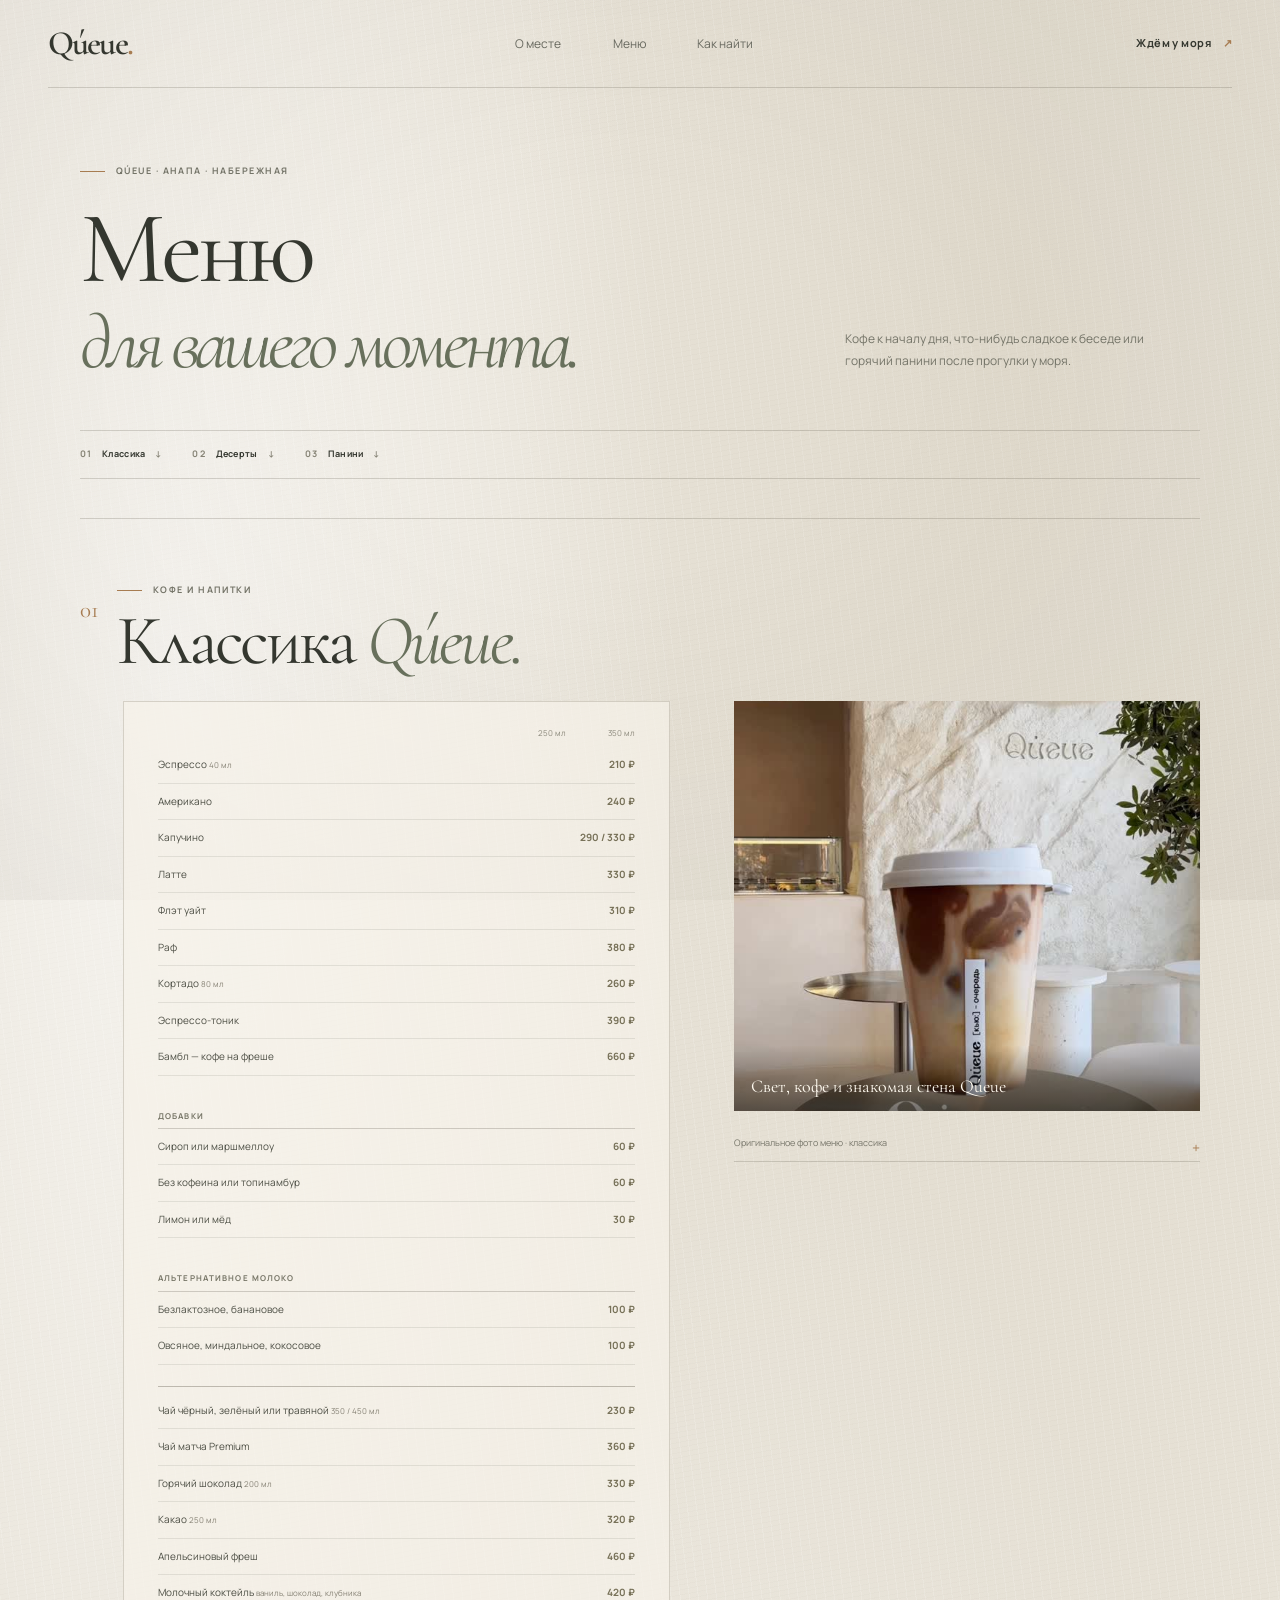
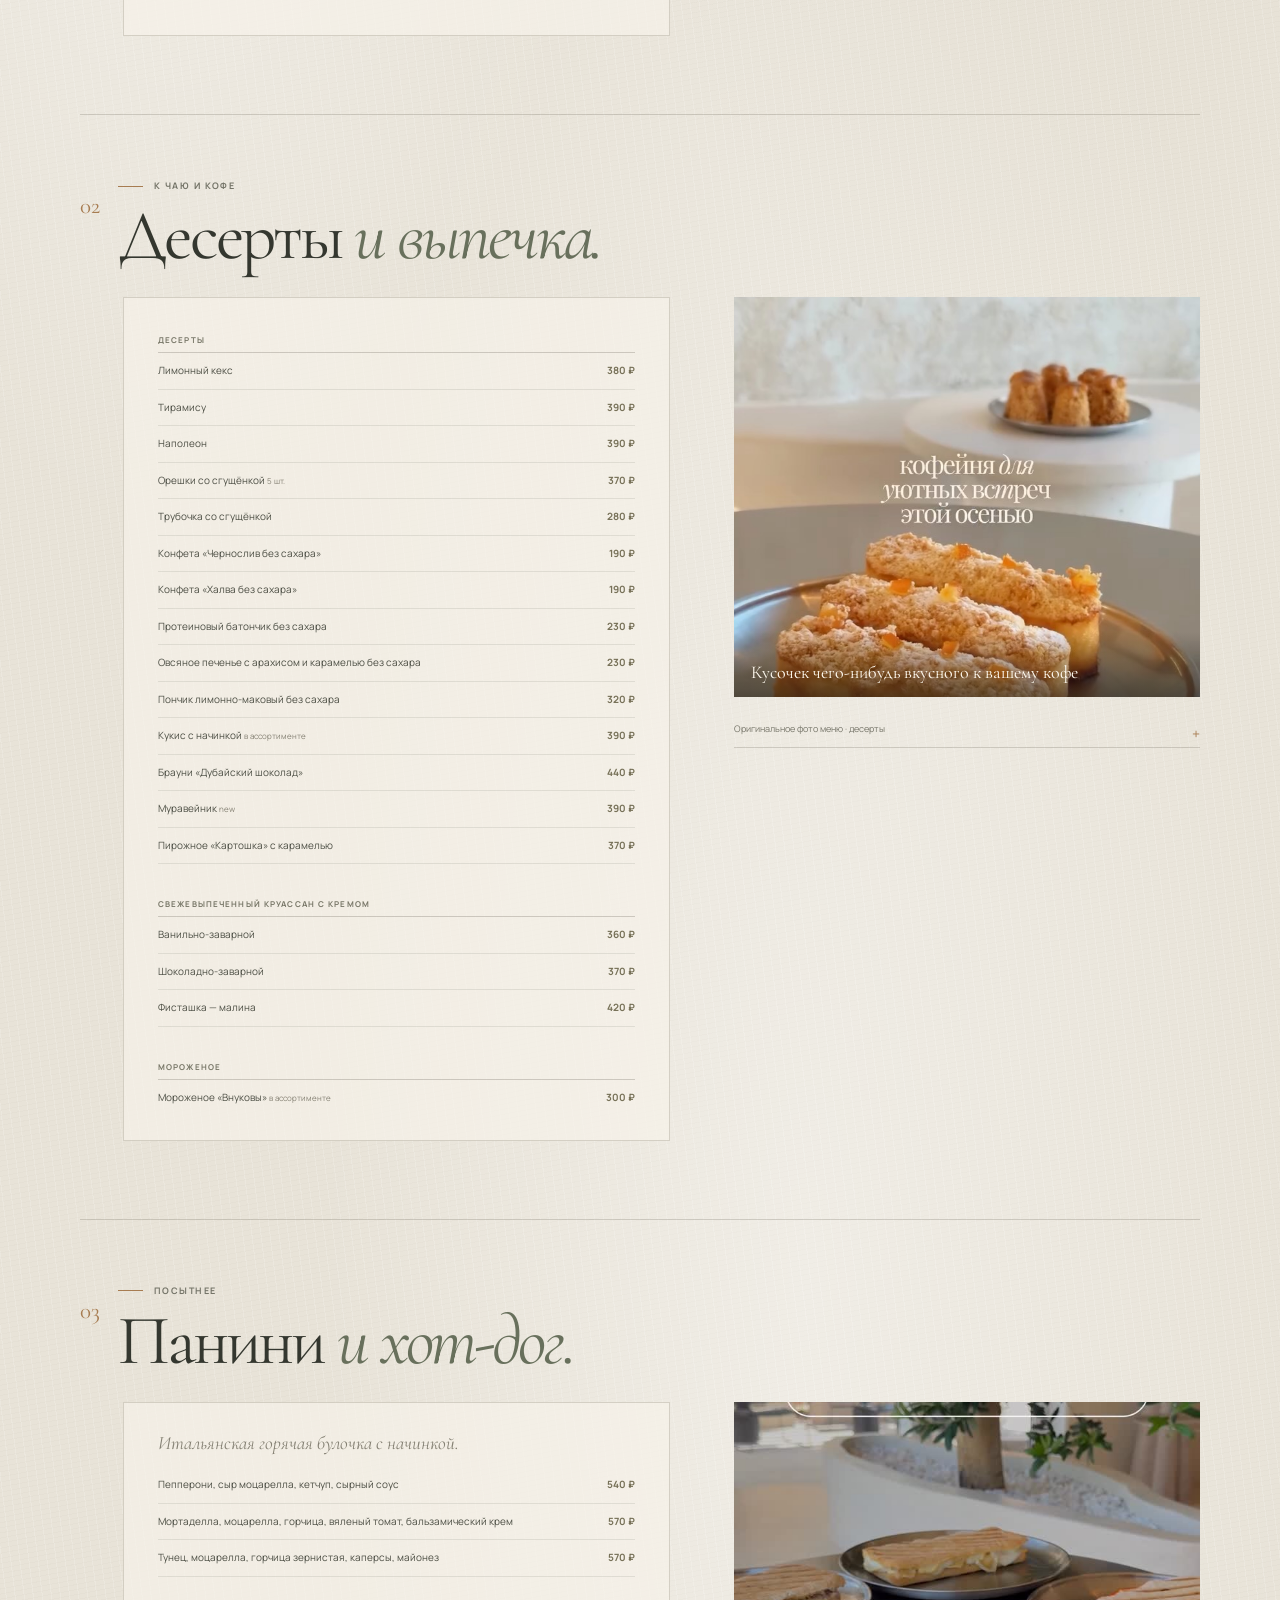
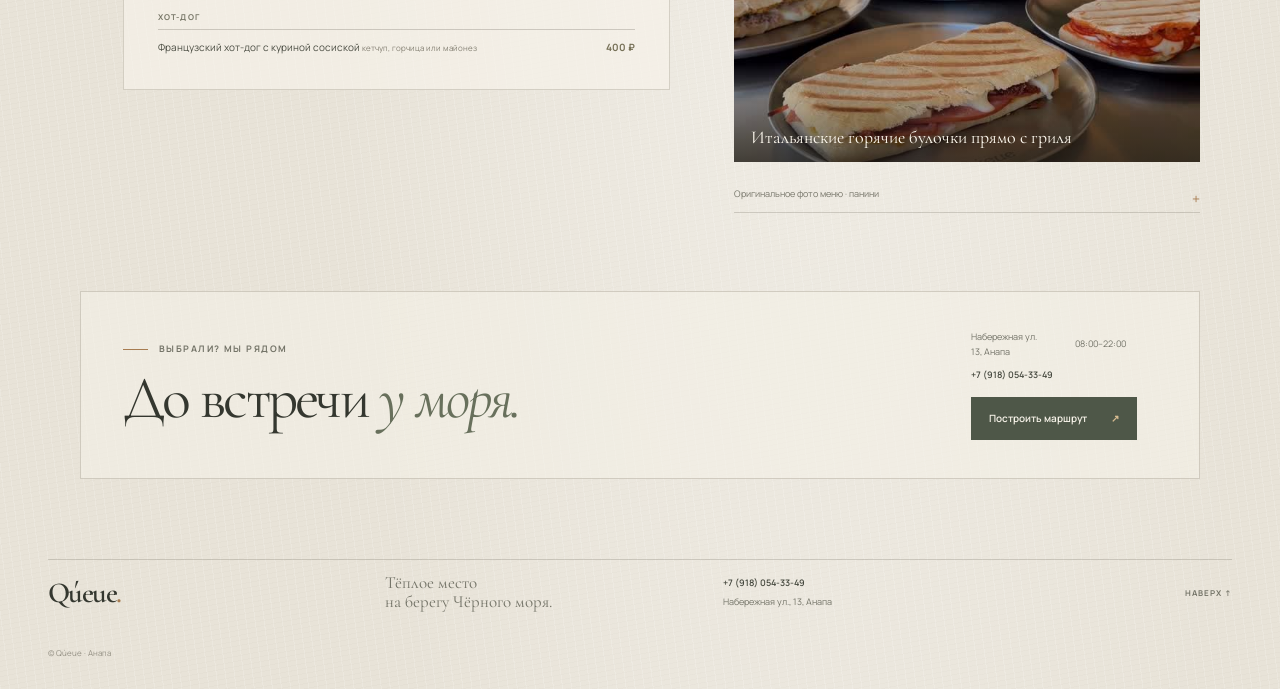
==== menu.html @ 82cc787c "Use text-style external link arrows on mobile Co-authored-by: Copilot <223556219+Copilot@users.norep" ====
<!DOCTYPE html>
<html lang="ru">
<head>
    <meta charset="UTF-8">
    <meta name="viewport" content="width=device-width, initial-scale=1">
    <meta name="theme-color" content="#e9e4d8">
    <meta name="description" content="Меню Qúeue в Анапе: кофе и напитки, десерты, круассаны и панини.">
    <title>Меню — Qúeue, Анапа</title>
    <link rel="preconnect" href="https://fonts.googleapis.com">
    <link rel="preconnect" href="https://fonts.gstatic.com" crossorigin>
    <link href="https://fonts.googleapis.com/css2?family=Cormorant+Garamond:wght@400;500;600&family=Manrope:wght@400;500;600;700&display=swap" rel="stylesheet">
    <link rel="stylesheet" href="styles.css">
    <script src="auth-config.js"></script>
    <script src="script.js" defer></script>
</head>
<body class="menu-page">
    <header class="site-header" id="top">
        <a class="wordmark" href="index.html" data-brand aria-label="Qúeue — главная">Qúeue<span class="wordmark-dot">.</span></a>
        <nav class="main-nav" aria-label="Основная навигация">
            <a href="index.html#about">О месте</a>
            <a href="menu.html" aria-current="page">Меню</a>
            <a href="index.html#visit">Как найти</a>
        </nav>
        <a class="header-cta" href="https://yandex.ru/maps/?rtext=~44.896053%2C37.310012&amp;rtt=auto" target="_blank" rel="noreferrer">Ждём у моря <span aria-hidden="true">↗&#xfe0e;</span></a>
    </header>

    <main>
        <section class="menu-hero section-wrap">
            <p class="eyebrow"><span class="eyebrow-line"></span> QÚEUE · АНАПА · НАБЕРЕЖНАЯ</p>
            <div class="menu-hero-row">
                <h1>Меню<br><em>для вашего момента.</em></h1>
                <p>Кофе к началу дня, что-нибудь сладкое к беседе или горячий панини после прогулки у моря.</p>
            </div>
            <nav class="menu-jump" aria-label="Разделы меню">
                <a href="#classic">01 <span>Классика</span> ↓</a>
                <a href="#desserts">02 <span>Десерты</span> ↓</a>
                <a href="#panini">03 <span>Панини</span> ↓</a>
            </nav>
        </section>

        <section class="menu-category section-wrap" id="classic">
            <div class="menu-category-heading">
                <span class="category-number">01</span>
                <div>
                    <p class="eyebrow"><span class="eyebrow-line"></span> КОФЕ И НАПИТКИ</p>
                    <h2>Классика <em>Qúeue.</em></h2>
                </div>
            </div>
            <div class="menu-category-grid">
                <div class="menu-list-card">
                    <div class="menu-size-heading"><span></span><span>250 мл</span><span>350 мл</span></div>
                    <div class="menu-item"><span>Эспрессо <small>40 мл</small></span><span class="menu-price">210 ₽</span></div>
                    <div class="menu-item"><span>Американо</span><span class="menu-price">240 ₽</span></div>
                    <div class="menu-item"><span>Капучино</span><span class="menu-price">290 / 330 ₽</span></div>
                    <div class="menu-item"><span>Латте</span><span class="menu-price">330 ₽</span></div>
                    <div class="menu-item"><span>Флэт уайт</span><span class="menu-price">310 ₽</span></div>
                    <div class="menu-item"><span>Раф</span><span class="menu-price">380 ₽</span></div>
                    <div class="menu-item"><span>Кортадо <small>80 мл</small></span><span class="menu-price">260 ₽</span></div>
                    <div class="menu-item"><span>Эспрессо-тоник</span><span class="menu-price">390 ₽</span></div>
                    <div class="menu-item"><span>Бамбл — кофе на фреше</span><span class="menu-price">660 ₽</span></div>
                    <div class="menu-subheading">Добавки</div>
                    <div class="menu-item"><span>Сироп или маршмеллоу</span><span class="menu-price">60 ₽</span></div>
                    <div class="menu-item"><span>Без кофеина или топинамбур</span><span class="menu-price">60 ₽</span></div>
                    <div class="menu-item"><span>Лимон или мёд</span><span class="menu-price">30 ₽</span></div>
                    <div class="menu-subheading">Альтернативное молоко</div>
                    <div class="menu-item"><span>Безлактозное, банановое</span><span class="menu-price">100 ₽</span></div>
                    <div class="menu-item"><span>Овсяное, миндальное, кокосовое</span><span class="menu-price">100 ₽</span></div>
                    <div class="menu-divider"></div>
                    <div class="menu-item"><span>Чай чёрный, зелёный или травяной <small>350 / 450 мл</small></span><span class="menu-price">230 ₽</span></div>
                    <div class="menu-item"><span>Чай матча Premium</span><span class="menu-price">360 ₽</span></div>
                    <div class="menu-item"><span>Горячий шоколад <small>200 мл</small></span><span class="menu-price">330 ₽</span></div>
                    <div class="menu-item"><span>Какао <small>250 мл</small></span><span class="menu-price">320 ₽</span></div>
                    <div class="menu-item"><span>Апельсиновый фреш</span><span class="menu-price">460 ₽</span></div>
                    <div class="menu-item"><span>Молочный коктейль <small>ваниль, шоколад, клубника</small></span><span class="menu-price">420 ₽</span></div>
                </div>
                <div class="menu-image-column">
                    <figure class="menu-photo menu-coffee-photo">
                        <img src="assets/coffee-wall.jpg" alt="Кофе Qúeue на фоне каменной стены" loading="lazy">
                        <figcaption>Свет, кофе и знакомая стена Qúeue</figcaption>
                    </figure>
                    <details class="original-menu">
                        <summary>Оригинальное фото меню · классика</summary>
                        <img src="assets/menu-classics.jpg" alt="Оригинальное фото раздела «Классика» с напитками и ценами" loading="lazy">
                    </details>
                </div>
            </div>
        </section>

        <section class="menu-category section-wrap" id="desserts">
            <div class="menu-category-heading">
                <span class="category-number">02</span>
                <div>
                    <p class="eyebrow"><span class="eyebrow-line"></span> К ЧАЮ И КОФЕ</p>
                    <h2>Десерты <em>и выпечка.</em></h2>
                </div>
            </div>
            <div class="menu-category-grid">
                <div class="menu-list-card">
                    <div class="menu-subheading menu-subheading-first">Десерты</div>
                    <div class="menu-item"><span>Лимонный кекс</span><span class="menu-price">380 ₽</span></div>
                    <div class="menu-item"><span>Тирамису</span><span class="menu-price">390 ₽</span></div>
                    <div class="menu-item"><span>Наполеон</span><span class="menu-price">390 ₽</span></div>
                    <div class="menu-item"><span>Орешки со сгущёнкой <small>5 шт.</small></span><span class="menu-price">370 ₽</span></div>
                    <div class="menu-item"><span>Трубочка со сгущёнкой</span><span class="menu-price">280 ₽</span></div>
                    <div class="menu-item"><span>Конфета «Чернослив без сахара»</span><span class="menu-price">190 ₽</span></div>
                    <div class="menu-item"><span>Конфета «Халва без сахара»</span><span class="menu-price">190 ₽</span></div>
                    <div class="menu-item"><span>Протеиновый батончик без сахара</span><span class="menu-price">230 ₽</span></div>
                    <div class="menu-item"><span>Овсяное печенье с арахисом и карамелью без сахара</span><span class="menu-price">230 ₽</span></div>
                    <div class="menu-item"><span>Пончик лимонно-маковый без сахара</span><span class="menu-price">320 ₽</span></div>
                    <div class="menu-item"><span>Кукис с начинкой <small>в ассортименте</small></span><span class="menu-price">390 ₽</span></div>
                    <div class="menu-item"><span>Брауни «Дубайский шоколад»</span><span class="menu-price">440 ₽</span></div>
                    <div class="menu-item"><span>Муравейник <small>new</small></span><span class="menu-price">390 ₽</span></div>
                    <div class="menu-item"><span>Пирожное «Картошка» с карамелью</span><span class="menu-price">370 ₽</span></div>
                    <div class="menu-subheading">Свежевыпеченный круассан с кремом</div>
                    <div class="menu-item"><span>Ванильно-заварной</span><span class="menu-price">360 ₽</span></div>
                    <div class="menu-item"><span>Шоколадно-заварной</span><span class="menu-price">370 ₽</span></div>
                    <div class="menu-item"><span>Фисташка — малина</span><span class="menu-price">420 ₽</span></div>
                    <div class="menu-subheading">Мороженое</div>
                    <div class="menu-item"><span>Мороженое «Внуковы» <small>в ассортименте</small></span><span class="menu-price">300 ₽</span></div>
                </div>
                <div class="menu-image-column">
                    <figure class="menu-photo menu-dessert-photo">
                        <img src="assets/pastries.jpg" alt="Десерты Qúeue на тарелке" loading="lazy">
                        <figcaption>Кусочек чего-нибудь вкусного к вашему кофе</figcaption>
                    </figure>
                    <details class="original-menu">
                        <summary>Оригинальное фото меню · десерты</summary>
                        <img src="assets/menu-desserts.jpg" alt="Оригинальное фото разделов «Десерты», «Круассан» и «Мороженое» с ценами" loading="lazy">
                    </details>
                </div>
            </div>
        </section>

        <section class="menu-category section-wrap" id="panini">
            <div class="menu-category-heading">
                <span class="category-number">03</span>
                <div>
                    <p class="eyebrow"><span class="eyebrow-line"></span> ПОСЫТНЕЕ</p>
                    <h2>Панини <em>и хот-дог.</em></h2>
                </div>
            </div>
            <div class="menu-category-grid">
                <div class="menu-list-card">
                    <p class="menu-intro">Итальянская горячая булочка с начинкой.</p>
                    <div class="menu-item"><span>Пепперони, сыр моцарелла, кетчуп, сырный соус</span><span class="menu-price">540 ₽</span></div>
                    <div class="menu-item"><span>Мортаделла, моцарелла, горчица, вяленый томат, бальзамический крем</span><span class="menu-price">570 ₽</span></div>
                    <div class="menu-item"><span>Тунец, моцарелла, горчица зернистая, каперсы, майонез</span><span class="menu-price">570 ₽</span></div>
                    <div class="menu-subheading">Хот-дог</div>
                    <div class="menu-item"><span>Французский хот-дог с куриной сосиской <small>кетчуп, горчица или майонез</small></span><span class="menu-price">400 ₽</span></div>
                </div>
                <div class="menu-image-column">
                    <figure class="menu-photo menu-panini-photo">
                        <img src="assets/panini.jpg" alt="Римские горячие панини Qúeue с разными начинками" loading="lazy">
                        <figcaption>Итальянские горячие булочки прямо с гриля</figcaption>
                    </figure>
                    <details class="original-menu">
                        <summary>Оригинальное фото меню · панини</summary>
                        <img src="assets/menu-panini.jpg" alt="Оригинальное фото разделов «Панини» и «Хот-дог» с ценами" loading="lazy">
                    </details>
                </div>
            </div>
        </section>

        <section class="menu-visit section-wrap">
            <div>
                <p class="eyebrow"><span class="eyebrow-line"></span> ВЫБРАЛИ? МЫ РЯДОМ</p>
                <h2>До встречи <em>у моря.</em></h2>
            </div>
            <div class="menu-visit-details">
                <p data-address>Набережная ул., 13, Анапа</p>
                <p data-hours>08:00–22:00</p>
                <a data-phone-link href="tel:+79180543349" data-phone>+7 (918) 054-33-49</a>
                <a class="button-link" href="https://yandex.ru/maps/?rtext=~44.896053%2C37.310012&amp;rtt=auto" target="_blank" rel="noreferrer">Построить маршрут <span aria-hidden="true">↗&#xfe0e;</span></a>
            </div>
        </section>
    </main>

    <footer class="site-footer">
        <a class="wordmark footer-wordmark" href="index.html" data-brand>Qúeue<span class="wordmark-dot">.</span></a>
        <p>Тёплое место<br>на берегу Чёрного моря.</p>
        <div class="footer-contact">
            <a data-phone-link href="tel:+79180543349" data-phone>+7 (918) 054-33-49</a>
            <span data-address>Набережная ул., 13, Анапа</span>
        </div>
        <a class="back-top" href="#top">НАВЕРХ ↑</a>
        <span class="footer-copy">© Qúeue · Анапа</span>
    </footer>
</body>
</html>
---- styles.css ----
:root {
    color-scheme: light;
    --ink: #34372f;
    --muted: #77786d;
    --olive: #68705c;
    --olive-dark: #4e5748;
    --sand: #ddd4c2;
    --paper: #f3efe6;
    --line: rgba(86, 82, 68, 0.22);
    --serif: "Cormorant Garamond", Georgia, serif;
    --sans: "Manrope", "Segoe UI", sans-serif;
}

* { box-sizing: border-box; }
html { scroll-behavior: smooth; }
body {
    margin: 0;
    color: var(--ink);
    background-color: #e8e3d8;
    background-image:
        radial-gradient(ellipse at 14% 18%, rgba(255,255,255,.62), transparent 32%),
        radial-gradient(ellipse at 79% 8%, rgba(183,171,145,.17), transparent 35%),
        radial-gradient(ellipse at 63% 74%, rgba(255,255,255,.36), transparent 43%),
        repeating-linear-gradient(169deg, rgba(102,93,76,.025) 0 1px, transparent 1px 5px),
        repeating-linear-gradient(83deg, rgba(255,255,255,.16) 0 1px, transparent 1px 9px);
    font-family: var(--sans);
    font-size: 14px;
    line-height: 1.65;
    -webkit-font-smoothing: antialiased;
}
body::before {
    position: fixed;
    z-index: -1;
    inset: 0;
    background: radial-gradient(ellipse at 48% 42%, transparent 25%, rgba(100, 91, 73, .055) 100%);
    content: "";
    pointer-events: none;
}
a { color: inherit; text-decoration: none; }
button, input, textarea { font: inherit; }
::selection { color: #fff; background: var(--olive); }

.site-header {
    width: min(1320px, calc(100% - 96px));
    min-height: 88px;
    margin: 0 auto;
    display: flex;
    align-items: center;
    justify-content: space-between;
    border-bottom: 1px solid var(--line);
}
.home-header {
    background: transparent;
}
.wordmark {
    font-family: var(--serif);
    font-size: 34px;
    font-weight: 600;
    letter-spacing: -.055em;
    line-height: 1;
}
.wordmark-dot { color: #a77c51; }
.main-nav { display: flex; gap: clamp(24px, 4vw, 58px); color: #68695f; font-size: 12px; }
.main-nav a, .header-cta, .text-link, .back-top, .admin-back-link { transition: color .2s ease; }
.main-nav a:hover, .text-link:hover, .back-top:hover, .admin-back-link:hover { color: #a77c51; }
.header-cta { padding: 10px 0; font-size: 11px; font-weight: 700; letter-spacing: .04em; }
.header-cta span { padding-left: 9px; color: #a77c51; }

.hero {
    position: relative;
    width: min(1320px, calc(100% - 96px));
    min-height: min(730px, calc(100vh - 88px));
    margin: 0 auto;
    display: grid;
    grid-template-columns: .92fr 1.08fr;
    align-items: center;
    gap: clamp(30px, 7vw, 110px);
    padding: 70px 5.2% 102px;
    background-image:
        linear-gradient(90deg, rgba(237,233,222,.53), rgba(237,233,222,.32) 54%, rgba(237,233,222,.5)),
        var(--wall-image, url("assets/stone-wall.jpg"));
    background-attachment: fixed;
    background-position: center, center 43%;
    background-size: cover;
}
.hero-copy { position: relative; z-index: 1; padding-bottom: 22px; }
.eyebrow {
    display: flex;
    align-items: center;
    gap: 11px;
    margin: 0 0 26px;
    color: #747468;
    font-size: 9px;
    font-weight: 700;
    letter-spacing: .16em;
}
.eyebrow-line { width: 25px; height: 1px; background: #a77c51; }
h1, h2, h3, p { margin-top: 0; }
.hero h1, .admin-title-row h1 {
    margin: 0;
    font-family: var(--serif);
    font-size: clamp(68px, 8.5vw, 118px);
    font-weight: 400;
    letter-spacing: -.055em;
    line-height: .83;
}
h1 em, h2 em { color: var(--olive); font-weight: 400; }
.hero-description {
    max-width: 380px;
    margin: 30px 0 27px;
    color: #6f7067;
    font-size: 13px;
    line-height: 1.9;
}
.text-link { display: inline-flex; gap: 16px; align-items: center; padding-bottom: 5px; border-bottom: 1px solid #8a897c; font-size: 11px; font-weight: 700; }
.text-link span { color: #a77c51; }
.hero-note { display: flex; gap: 12px; align-items: center; margin-top: 63px; color: #7d7b70; font-size: 10px; line-height: 1.6; }
.hero-note strong { color: #4e5148; font-weight: 600; }
.note-mark { color: #a77c51; font-size: 24px; }

.hero-art {
    position: relative;
    min-height: 495px;
    overflow: hidden;
    background: #d6cfbf;
    box-shadow: inset 0 0 0 1px rgba(255,255,255,.35), 0 22px 65px rgba(80, 72, 57, .12);
}
.hero-art img { position: absolute; inset: 0; width: 100%; height: 100%; object-fit: cover; object-position: center 42%; }
.hero-art::before {
    position: absolute;
    z-index: 1;
    inset: 8% 8%;
    border: 1px solid rgba(255,255,255,.48);
    border-bottom: 0;
    content: "";
    pointer-events: none;
}
.hero-frame-line {
    position: absolute;
    z-index: 1;
    bottom: 8%;
    width: 23.5%;
    height: 1px;
    background: rgba(255,255,255,.8);
    pointer-events: none;
}
.hero-frame-line-left { left: 8%; }
.hero-frame-line-right { right: 8%; }
.art-caption { position: absolute; z-index: 2; right: 10%; bottom: 9%; color: #f7f3e9; font-size: 8px; font-weight: 700; letter-spacing: .13em; text-shadow: 0 1px 8px rgba(30,28,22,.55); text-transform: uppercase; }
.hero-bottom { position: absolute; right: 5.2%; bottom: 35px; left: 5.2%; display: flex; align-items: center; gap: 15px; color: #868477; font-size: 9px; letter-spacing: .1em; }
.bottom-rule { width: 50px; height: 1px; background: #aaa28e; }

.section-wrap { width: min(1120px, calc(100% - 96px)); margin: 0 auto; }
.intro { padding-top: 98px; padding-bottom: 112px; border-top: 1px solid var(--line); }
.intro-grid { display: grid; grid-template-columns: 1fr .75fr; gap: 12%; align-items: end; }
.intro h2, .section-heading h2, .visit h2 {
    margin: 0;
    font-family: var(--serif);
    font-size: clamp(48px, 6vw, 76px);
    font-weight: 400;
    letter-spacing: -.045em;
    line-height: .92;
}
.intro-copy { max-width: 400px; padding-bottom: 3px; color: #6f7067; font-size: 12px; line-height: 1.9; }
.intro-copy p { margin-bottom: 13px; }
.signature { display: inline-block; margin-top: 14px; color: #8c765b; font-family: var(--serif); font-size: 22px; font-style: italic; }

.photo-story { padding-top: 78px; padding-bottom: 100px; border-top: 1px solid var(--line); }
.section-heading { display: flex; justify-content: space-between; align-items: end; margin-bottom: 38px; }
.section-heading h2 { font-size: clamp(42px, 5vw, 62px); }
.menu-inline-link { margin: 0 0 7px; white-space: nowrap; }
.photo-grid { display: grid; grid-template-columns: 1.18fr 1fr 1fr 1fr; gap: 13px; }
.photo-tile { position: relative; min-width: 0; margin: 0; overflow: hidden; background: #d8d1c3; }
.photo-tile img { display: block; width: 100%; height: 245px; object-fit: cover; transition: transform .6s ease; }
.photo-tile:hover img { transform: scale(1.035); }
.photo-interior img { object-position: 54% center; }
.photo-coffee img { object-position: center 44%; }
.photo-exterior img { object-position: center 45%; }
.photo-pastries img { object-position: center 52%; }
.photo-tile figcaption { padding: 10px 11px 12px; color: #65665b; font-family: var(--serif); font-size: 16px; line-height: 1.15; }
.photo-menu-button { margin-top: 23px; }
.instagram-link { display: inline-block; margin-left: 18px; color: #79786d; font-size: 9px; transition: color .2s ease; }
.instagram-link span { padding-left: 5px; color: #a77c51; }
.instagram-link:hover { color: #a77c51; }

/* Menu */
.menu-hero { padding-top: 76px; padding-bottom: 39px; }
.menu-hero h1 { margin: 0; font-family: var(--serif); font-size: clamp(66px, 8vw, 104px); font-weight: 400; letter-spacing: -.05em; line-height: .84; }
.menu-hero h1 em { font-size: .73em; }
.menu-hero-row { display: flex; align-items: end; justify-content: space-between; gap: 40px; }
.menu-hero-row > p { max-width: 310px; margin: 0 4% 5px 0; color: #747468; font-size: 12px; line-height: 1.85; }
.menu-jump { display: flex; gap: 30px; margin-top: 53px; padding: 16px 0; border-top: 1px solid var(--line); border-bottom: 1px solid var(--line); }
.menu-jump a { display: flex; gap: 10px; color: #858274; font-size: 9px; font-weight: 700; letter-spacing: .12em; }
.menu-jump a span { color: var(--ink); letter-spacing: .03em; }
.menu-jump a:hover span { color: #a77c51; }
.menu-category { padding: 64px 0 78px; border-top: 1px solid var(--line); scroll-margin-top: 24px; }
.menu-category-heading { display: flex; align-items: flex-start; gap: 18px; margin-bottom: 27px; }
.category-number { padding-top: 9px; color: #a77c51; font-family: var(--serif); font-size: 23px; }
.menu-category-heading .eyebrow { margin-bottom: 10px; }
.menu-category-heading h2, .menu-visit h2 { margin: 0; font-family: var(--serif); font-size: clamp(48px, 6vw, 70px); font-weight: 400; letter-spacing: -.045em; line-height: .95; }
.menu-category-grid { display: grid; grid-template-columns: 1.08fr .92fr; gap: clamp(25px, 5vw, 64px); align-items: start; padding-left: 43px; }
.menu-list-card { padding: 24px clamp(19px, 3vw, 34px); border: 1px solid rgba(112,104,84,.24); background: rgba(246,242,233,.69); }
.menu-size-heading { display: grid; grid-template-columns: 1fr 62px 62px; gap: 7px; padding-bottom: 8px; color: #8a877a; font-size: 8px; text-align: right; }
.menu-item { display: grid; grid-template-columns: minmax(0, 1fr) auto; gap: 14px; align-items: baseline; padding: 10px 0; border-bottom: 1px solid rgba(86,82,68,.12); color: #4c4e44; font-size: 10px; line-height: 1.55; }
.menu-item:last-child { border-bottom: 0; }
.menu-item small { color: #858174; font-size: 8px; }
.menu-price { color: #777158; font-size: 10px; font-weight: 700; white-space: nowrap; }
.menu-subheading { margin-top: 22px; padding: 11px 0 6px; border-bottom: 1px solid rgba(86,82,68,.25); color: #787768; font-size: 8px; font-weight: 700; letter-spacing: .14em; text-transform: uppercase; }
.menu-subheading-first { margin-top: 0; }
.menu-divider { height: 1px; margin: 21px 0 6px; background: rgba(86,82,68,.35); }
.menu-intro { margin: 0 0 9px; color: #858174; font-family: var(--serif); font-size: 19px; font-style: italic; }
.menu-image-column { display: flex; flex-direction: column; gap: 15px; }
.menu-photo { position: relative; margin: 0; overflow: hidden; background: #ddd4c2; }
.menu-photo img { display: block; width: 100%; max-height: 510px; object-fit: cover; }
.menu-coffee-photo img { height: 410px; object-position: center 43%; }
.menu-dessert-photo img { height: 400px; object-position: center 55%; }
.menu-panini-photo img { height: 360px; object-position: center; }
.menu-photo figcaption { position: absolute; right: 0; bottom: 0; left: 0; padding: 31px 17px 14px; background: linear-gradient(transparent, rgba(37,34,27,.64)); color: #fffaf0; font-family: var(--serif); font-size: 18px; line-height: 1.1; }
.original-menu { border-bottom: 1px solid var(--line); color: #77766a; font-size: 9px; }
.original-menu summary { padding: 10px 0; cursor: pointer; list-style: none; }
.original-menu summary::-webkit-details-marker { display: none; }
.original-menu summary::after { float: right; color: #a77c51; content: "+"; font-size: 14px; }
.original-menu[open] summary::after { content: "−"; }
.original-menu img { display: block; width: 100%; height: auto; margin-bottom: 12px; border: 1px solid rgba(112,104,84,.22); }
.menu-visit { display: flex; justify-content: space-between; align-items: center; gap: 30px; margin-bottom: 80px; padding: 38px 42px; border: 1px solid rgba(112,104,84,.25); background: rgba(244,240,231,.61); }
.menu-visit .eyebrow { margin-bottom: 13px; }
.menu-visit h2 { font-size: clamp(43px, 5vw, 60px); }
.menu-visit-details { display: grid; grid-template-columns: 1fr 1fr; gap: 9px 22px; align-items: center; color: #727267; font-size: 9px; }
.menu-visit-details p { margin: 0; }
.menu-visit-details > a:not(.button-link) { color: #45483e; font-weight: 600; }
.menu-visit-details .button-link { grid-column: 1 / -1; justify-self: start; margin-top: 5px; }

.visit { padding-top: 5px; padding-bottom: 100px; }
.visit-card { display: grid; grid-template-columns: 1fr .75fr; min-height: 385px; background: rgba(244,240,231,.61); border: 1px solid rgba(112,104,84,.25); box-shadow: 0 20px 50px rgba(89,78,58,.07); }
.visit-main { padding: 50px 9%; }
.visit-main .eyebrow { margin-bottom: 20px; }
.visit h2 { font-size: clamp(56px, 6vw, 78px); }
.visit-invitation { max-width: 280px; margin: 20px 0 25px; color: #75756a; font-size: 11px; }
.button-link { display: inline-flex; align-items: center; gap: 24px; padding: 13px 18px; border: 0; background: var(--olive-dark); color: #f7f3e9; cursor: pointer; font-size: 10px; font-weight: 600; transition: background .2s ease; }
.button-link:hover { background: #353d33; }
.button-link span { color: #d7bc91; }
.visit-details { position: relative; display: flex; flex-direction: column; justify-content: center; gap: 23px; padding: 45px 12%; overflow: hidden; background: rgba(217,211,197,.54); }
.detail-block { position: relative; z-index: 1; }
.detail-label { color: #838173; font-size: 8px; font-weight: 700; letter-spacing: .16em; }
.detail-block p, .detail-block a { display: block; margin: 6px 0 0; color: #41443a; font-size: 12px; line-height: 1.6; }
.detail-block a:hover { color: #9a7752; }
.visit-flower { position: absolute; right: -18px; bottom: -76px; color: rgba(126,127,99,.13); font-size: 230px; line-height: 1; }

.site-footer {
    width: min(1320px, calc(100% - 96px));
    min-height: 130px;
    margin: 0 auto;
    display: grid;
    grid-template-columns: 1fr 1fr 1.4fr auto;
    align-items: center;
    gap: 25px;
    border-top: 1px solid var(--line);
    color: #747468;
    font-size: 9px;
}
.footer-wordmark { color: var(--ink); font-size: 29px; }
.site-footer > p { margin: 0; font-family: var(--serif); font-size: 17px; line-height: 1.1; }
.footer-contact { display: flex; flex-direction: column; gap: 4px; }
.footer-contact a { color: #45483e; font-weight: 600; }
.footer-contact a:hover { color: #9a7752; }
.back-top { font-size: 8px; font-weight: 700; letter-spacing: .12em; }
.footer-copy { grid-column: 1 / -1; margin-top: -19px; padding-bottom: 15px; color: #969286; font-size: 8px; }

/* Admin page */
.admin-header-label { display: flex; align-items: center; gap: 9px; color: #737468; font-size: 9px; font-weight: 700; letter-spacing: .13em; }
.status-dot { width: 6px; height: 6px; border-radius: 50%; background: #788365; }
.admin-main { width: min(1120px, calc(100% - 96px)); margin: 0 auto; padding: 74px 0 100px; }
.admin-title-row { display: flex; align-items: end; justify-content: space-between; gap: 50px; margin-bottom: 45px; }
.admin-title-row .eyebrow { margin-bottom: 22px; }
.admin-title-row h1 { font-size: clamp(60px, 7vw, 88px); }
.admin-intro { max-width: 340px; margin: 0 0 5px; color: #737368; font-size: 12px; line-height: 1.85; }
.admin-layout { display: grid; grid-template-columns: 1.2fr .8fr; align-items: start; gap: 24px; }
.editor-card, .preview-card { border: 1px solid rgba(112,104,84,.25); background: rgba(246,242,233,.73); box-shadow: 0 18px 48px rgba(89,78,58,.07); }
.editor-card { padding: 30px clamp(22px, 4vw, 43px) 25px; }
.editor-heading { display: flex; gap: 14px; align-items: flex-start; margin-bottom: 27px; padding-bottom: 20px; border-bottom: 1px solid var(--line); }
.editor-icon { color: #a77c51; font-size: 25px; line-height: 1; }
.editor-heading h2 { margin: 0 0 3px; font-family: var(--serif); font-size: 29px; font-weight: 500; line-height: 1; }
.editor-heading p { margin: 0; color: #838174; font-size: 9px; }
.field-label { display: block; margin: 17px 0 6px; color: #65665b; font-size: 9px; font-weight: 700; letter-spacing: .06em; }
.text-field { width: 100%; min-height: 42px; padding: 10px 12px; border: 1px solid rgba(112,104,84,.25); border-radius: 0; outline: none; background: rgba(255,255,255,.45); color: var(--ink); font-size: 11px; transition: border-color .2s ease, background .2s ease; }
.text-field:focus { border-color: #85896e; background: rgba(255,255,255,.78); }
.text-area { min-height: 82px; resize: vertical; }
.field-pair { display: grid; grid-template-columns: 1fr 1fr; gap: 12px; }
.admin-hint { margin: 8px 0 0; color: #89877b; font-size: 9px; line-height: 1.7; }
.editor-actions { display: flex; align-items: center; gap: 19px; margin-top: 22px; }
.editor-actions .button-link { min-height: 43px; }
.reset-button { padding: 8px 0; border: 0; border-bottom: 1px solid #aaa392; background: transparent; color: #737368; cursor: pointer; font-size: 9px; }
.reset-button:hover { color: #a77c51; }
.form-status { min-height: 18px; margin: 12px 0 0; color: var(--olive-dark); font-size: 10px; }
.form-status[data-error="true"] { color: #9a4f3d; }
.preview-card { position: relative; min-height: 380px; padding: 25px; overflow: hidden; background:
    radial-gradient(ellipse at 82% 17%, rgba(255,255,255,.55), transparent 34%),
    repeating-linear-gradient(157deg, rgba(104,96,79,.06) 0 1px, transparent 1px 8px),
    linear-gradient(145deg, #d6cfbf, #eee9dc 48%, #cfc5b2); }
.preview-card::after { position: absolute; right: -15px; bottom: -40px; width: 180px; height: 180px; border: 1px solid rgba(255,255,255,.5); border-radius: 50%; content: ""; }
.preview-tag, .preview-address { position: relative; z-index: 1; display: block; color: #77766a; font-size: 8px; font-weight: 700; letter-spacing: .12em; }
.preview-logo { position: relative; z-index: 1; display: block; margin-top: 55px; font-family: var(--serif); font-size: 28px; font-weight: 600; }
.preview-rule { position: relative; z-index: 1; display: block; width: 38px; height: 1px; margin: 21px 0 17px; background: #a77c51; }
.preview-card h2 { position: relative; z-index: 1; margin: 0; font-family: var(--serif); font-size: 45px; font-weight: 400; line-height: .9; }
.preview-card > p { position: relative; z-index: 1; max-width: 250px; margin: 15px 0 28px; color: #6f7067; font-size: 10px; line-height: 1.7; }
.preview-address { font-weight: 500; letter-spacing: .04em; }
.local-note { display: flex; gap: 12px; margin-top: 17px; padding: 16px; border: 1px solid var(--line); color: #75756a; font-size: 9px; line-height: 1.75; }
.local-note > span { color: #a77c51; font-size: 19px; }
.local-note p { margin: 0; }
.local-note strong { color: #4b4d43; font-weight: 700; }
.admin-back-link { display: inline-block; margin-top: 20px; color: #737368; font-size: 10px; }
.admin-footer { grid-template-columns: 1fr 1fr 1.4fr auto; }

@media (max-width: 800px) {
    .site-header, .hero, .section-wrap, .site-footer { width: min(100% - 48px, 620px); }
    .site-header { min-height: 72px; }
    .main-nav { gap: 16px; font-size: 10px; }
    .hero { min-height: auto; grid-template-columns: 1fr 1fr; gap: 26px; padding: 65px 0 80px; }
    .hero h1 { font-size: clamp(60px, 10vw, 84px); }
    .hero-art { min-height: 390px; }
    .hero-note { margin-top: 38px; }
    .hero-bottom { right: 0; left: 0; bottom: 28px; }
    .intro-grid { gap: 7%; }
    .photo-grid { gap: 9px; }
    .photo-tile img { height: 210px; }
    .photo-tile figcaption { padding-right: 8px; padding-left: 8px; font-size: 14px; }
    .menu-category-grid { gap: 20px; padding-left: 0; }
    .menu-list-card { padding-right: 18px; padding-left: 18px; }
    .menu-item { gap: 8px; font-size: 9px; }
    .menu-price { font-size: 9px; }
    .menu-visit { padding: 30px 24px; }
    .site-footer { grid-template-columns: 1fr 1fr 1.5fr; }
    .back-top { display: none; }
    .admin-main { width: min(100% - 48px, 620px); }
    .admin-layout { grid-template-columns: 1fr; }
    .preview-card { min-height: 310px; }
    .preview-logo { margin-top: 34px; }
}

@media (max-width: 560px) {
    .site-header, .hero, .section-wrap, .site-footer { width: calc(100% - 36px); }
    .site-header { min-height: 66px; }
    .wordmark { font-size: 29px; }
    .main-nav { display: none; }
    .header-cta { font-size: 9px; }
    .hero { display: flex; flex-direction: column; align-items: stretch; gap: 34px; padding-top: 56px; padding-bottom: 80px; }
    .hero h1 { font-size: clamp(70px, 17vw, 98px); }
    .hero-description { max-width: 320px; margin: 23px 0 20px; }
    .hero-note { margin-top: 30px; }
    .hero-art { min-height: 350px; }
    .hero-bottom { font-size: 8px; }
    .intro { padding-top: 70px; padding-bottom: 72px; }
    .intro-grid { grid-template-columns: 1fr; gap: 22px; }
    .intro h2 { font-size: 58px; }
    .section-heading { display: block; }
    .section-heading h2 { font-size: 48px; }
    .photo-story { padding-top: 65px; padding-bottom: 70px; }
    .menu-inline-link { margin-top: 17px; }
    .photo-grid { grid-template-columns: 1fr 1fr; }
    .photo-tile img { height: 220px; }
    .menu-hero { padding-top: 55px; }
    .menu-hero-row { display: block; }
    .menu-hero h1 { font-size: 68px; }
    .menu-hero-row > p { margin: 21px 0 0; }
    .menu-jump { justify-content: space-between; gap: 8px; margin-top: 34px; }
    .menu-jump a { gap: 5px; font-size: 8px; }
    .menu-category { padding: 49px 0 57px; }
    .menu-category-heading { gap: 11px; }
    .menu-category-heading h2 { font-size: 48px; }
    .menu-category-grid { grid-template-columns: 1fr; gap: 20px; }
    .menu-list-card { padding: 18px 15px; }
    .menu-item { font-size: 10px; }
    .menu-price { font-size: 10px; }
    .menu-image-column { display: grid; grid-template-columns: 1fr; }
    .menu-photo img { max-height: 390px; }
    .menu-coffee-photo img, .menu-dessert-photo img, .menu-panini-photo img { height: 300px; }
    .menu-visit { display: block; margin-bottom: 58px; padding: 27px 20px; }
    .menu-visit h2 { font-size: 45px; }
    .menu-visit-details { margin-top: 22px; }
    .visit { padding-bottom: 65px; }
    .visit-card { grid-template-columns: 1fr; }
    .visit-main { padding: 37px 25px; }
    .visit-details { padding: 30px 25px; }
    .visit h2 { font-size: 65px; }
    .site-footer { grid-template-columns: 1fr 1fr; gap: 20px 12px; padding: 24px 0 0; }
    .site-footer > p { font-size: 15px; }
    .footer-contact { grid-column: 1 / -1; }
    .footer-copy { margin-top: 0; }
    .admin-header-label { display: none; }
    .admin-main { width: calc(100% - 36px); padding-top: 55px; }
    .admin-title-row { display: block; margin-bottom: 30px; }
    .admin-title-row h1 { font-size: 68px; }
    .admin-intro { margin-top: 20px; }
    .editor-card { padding: 23px 18px 19px; }
    .field-pair { grid-template-columns: 1fr; gap: 0; }
    .editor-actions { align-items: flex-start; flex-direction: column; gap: 8px; }
    .preview-card { min-height: 330px; }
    .admin-footer { margin-top: 0; }
}

@media (prefers-reduced-motion: reduce) {
    html { scroll-behavior: auto; }
    *, *::before, *::after { transition-duration: .01ms !important; }
}

/* Visual site editor */
.admin-edit-mode { padding-top: 70px; }
.admin-edit-toolbar {
    position: fixed;
    z-index: 10000;
    top: 10px;
    left: 50%;
    width: min(940px, calc(100% - 32px));
    min-height: 48px;
    padding: 8px 11px 8px 15px;
    display: flex;
    align-items: center;
    gap: 16px;
    transform: translateX(-50%);
    border: 1px solid rgba(112,104,84,.28);
    background: rgba(247,243,234,.97);
    box-shadow: 0 8px 26px rgba(62,56,43,.16);
    backdrop-filter: blur(12px);
}
.admin-toolbar-status { display: flex; align-items: center; gap: 8px; color: #55594b; font-size: 8px; font-weight: 700; letter-spacing: .1em; white-space: nowrap; }
.admin-toolbar-dot { width: 7px; height: 7px; border-radius: 50%; background: #7d865f; box-shadow: 0 0 0 3px rgba(125,134,95,.15); }
.admin-toolbar-hint { flex: 1; color: #858174; font-size: 9px; }
.admin-toolbar-preview, .admin-toolbar-password, .admin-toolbar-exit { min-height: 31px; padding: 0 12px; border: 1px solid rgba(112,104,84,.3); background: transparent; color: #55594b; cursor: pointer; font-size: 9px; white-space: nowrap; }
.admin-toolbar-preview:hover { background: rgba(225,219,205,.6); }
.admin-toolbar-password:hover { border-color: var(--olive-dark); background: rgba(225,219,205,.6); }
.admin-toolbar-exit { border-color: var(--olive-dark); background: var(--olive-dark); color: #f7f3e9; }
.admin-toolbar-exit:hover { background: #353d33; }
.admin-editable { position: relative; }
.admin-edit-mode .admin-editable:is(a, .menu-item > span:first-child, .menu-item > .menu-price, .menu-size-heading > span:not(:empty), .footer-contact > span) {
    display: inline-flex;
    align-items: center;
}
.admin-edit-trigger {
    position: absolute;
    z-index: 9998;
    top: 5px;
    right: 5px;
    width: 32px;
    height: 32px;
    padding: 7px;
    display: inline-flex;
    align-items: center;
    justify-content: center;
    border: 1px solid rgba(255,255,255,.82);
    border-radius: 50%;
    background: #56604d;
    color: #fffaf0;
    cursor: pointer;
    opacity: 0;
    pointer-events: none;
    box-shadow: 0 2px 9px rgba(39,37,29,.28);
    transition: opacity .16s ease, transform .16s ease, background .16s ease;
}
.admin-edit-trigger svg { width: 16px; height: 16px; fill: none; stroke: currentColor; stroke-linecap: round; stroke-linejoin: round; stroke-width: 1.8; }
.admin-editable:hover > .admin-edit-trigger, .admin-editable:focus-within > .admin-edit-trigger, .admin-edit-trigger:focus-visible { opacity: 1; pointer-events: auto; }
.admin-edit-trigger:hover { transform: scale(1.08); background: #343c32; }
.admin-edit-image-trigger { top: 10px; right: 10px; }
.admin-editable:is(a, .wordmark, .header-cta, .text-link, .button-link, .menu-jump a, .back-top) > .admin-edit-trigger {
    top: 50%;
    right: 0;
    transform: translateY(-50%);
}
.admin-edit-dialog {
    width: min(480px, calc(100% - 28px));
    max-width: none;
    max-height: min(90vh, 760px);
    padding: 30px;
    overflow: auto;
    border: 1px solid rgba(112,104,84,.34);
    background:
        radial-gradient(ellipse at 14% 12%, rgba(255,255,255,.68), transparent 40%),
        repeating-linear-gradient(169deg, rgba(102,93,76,.025) 0 1px, transparent 1px 5px),
        #eee9dc;
    color: var(--ink);
    box-shadow: 0 25px 85px rgba(34,32,25,.32);
}
.admin-edit-dialog::backdrop { background: rgba(43,42,36,.48); backdrop-filter: blur(3px); }
.admin-edit-form { position: relative; }
.admin-dialog-close { position: absolute; top: -12px; right: -9px; width: 34px; height: 34px; border: 1px solid var(--line); background: rgba(255,255,255,.4); color: #65665b; cursor: pointer; font-size: 23px; line-height: 1; }
.admin-edit-dialog .eyebrow { margin: 0 35px 13px 0; font-size: 8px; }
.admin-auth-dialog {
    position: fixed;
    top: clamp(76px, 11vh, 122px);
    width: min(440px, calc(100% - 28px));
    max-width: none;
    max-height: calc(100vh - 92px);
    margin: 0 auto auto;
    padding: 29px;
    overflow: auto;
    border: 1px solid rgba(112,104,84,.34);
    background:
        radial-gradient(ellipse at 14% 12%, rgba(255,255,255,.68), transparent 40%),
        repeating-linear-gradient(169deg, rgba(102,93,76,.025) 0 1px, transparent 1px 5px),
        #eee9dc;
    color: var(--ink);
    box-shadow: 0 25px 85px rgba(34,32,25,.32);
}
.admin-auth-dialog::backdrop { background: rgba(43,42,36,.48); backdrop-filter: blur(3px); }
.admin-auth-form { position: relative; }
.admin-auth-form > .eyebrow { margin: 0 0 13px; font-size: 8px; }
.admin-auth-title { margin: 0 0 15px; font-family: var(--serif); font-size: 36px; font-weight: 500; line-height: 1; }
.admin-auth-description { margin: 0 0 14px; color: #77766a; font-size: 10px; line-height: 1.7; }
.admin-auth-label { display: block; margin: 13px 0 6px; color: #65665b; font-size: 9px; font-weight: 700; letter-spacing: .05em; }
.admin-auth-input { width: 100%; min-height: 42px; padding: 10px 12px; border: 1px solid rgba(112,104,84,.28); outline: none; background: rgba(255,255,255,.55); color: var(--ink); font-family: var(--sans); font-size: 12px; }
.admin-auth-input:focus { border-color: #85896e; background: rgba(255,255,255,.8); }
.admin-auth-status { min-height: 17px; margin: 8px 0 10px; color: #96503d; font-size: 9px; line-height: 1.6; }
.admin-auth-status[data-success="true"] { color: var(--olive-dark); }
.admin-auth-form > .button-link { min-height: 40px; }
.admin-password-dialog { z-index: 10001; }
.admin-dialog-title { margin: 0 0 19px; font-family: var(--serif); font-size: 36px; font-weight: 500; line-height: 1; }
.admin-dialog-label { display: block; margin: 15px 0 6px; color: #65665b; font-size: 9px; font-weight: 700; letter-spacing: .05em; }
.admin-dialog-input { width: 100%; min-height: 42px; padding: 10px 12px; border: 1px solid rgba(112,104,84,.28); outline: none; background: rgba(255,255,255,.55); color: var(--ink); font-family: var(--sans); font-size: 11px; }
textarea.admin-dialog-input { min-height: 90px; resize: vertical; }
.admin-dialog-input:focus { border-color: #85896e; background: rgba(255,255,255,.8); }
.admin-dialog-file { width: 100%; color: #6b6b61; font-size: 10px; }
.admin-dialog-note { margin: 14px 0 0; color: #858174; font-size: 9px; line-height: 1.7; }
.admin-dialog-status { min-height: 17px; margin: 8px 0 0; color: #96503d; font-size: 9px; }
.admin-dialog-actions { display: flex; align-items: center; justify-content: space-between; gap: 12px; margin-top: 10px; }
.admin-dialog-reset { padding: 8px 0; border: 0; border-bottom: 1px solid #aaa392; background: transparent; color: #737368; cursor: pointer; font-size: 9px; }
.admin-dialog-actions .button-link { min-height: 40px; }
.admin-edit-mode .site-header { position: relative; }

@media (max-width: 560px) {
    .admin-edit-mode { padding-top: 72px; }
    .admin-edit-toolbar { top: 7px; width: calc(100% - 16px); min-height: 56px; padding: 7px 8px; gap: 7px; flex-wrap: wrap; }
    .admin-toolbar-status { flex: 1; font-size: 7px; letter-spacing: .06em; }
    .admin-toolbar-hint { display: none; }
    .admin-toolbar-preview, .admin-toolbar-password, .admin-toolbar-exit { min-height: 27px; padding: 0 8px; font-size: 8px; }
    .admin-auth-dialog { top: 73px; max-height: calc(100vh - 88px); padding: 25px 20px; }
    .admin-auth-title { font-size: 32px; }
    .admin-edit-trigger { width: 30px; height: 30px; opacity: 1; pointer-events: auto; }
    .admin-edit-text-trigger { opacity: 0 !important; pointer-events: none !important; }
    .admin-edit-dialog { padding: 25px 20px; }
    .admin-dialog-title { font-size: 32px; }
}
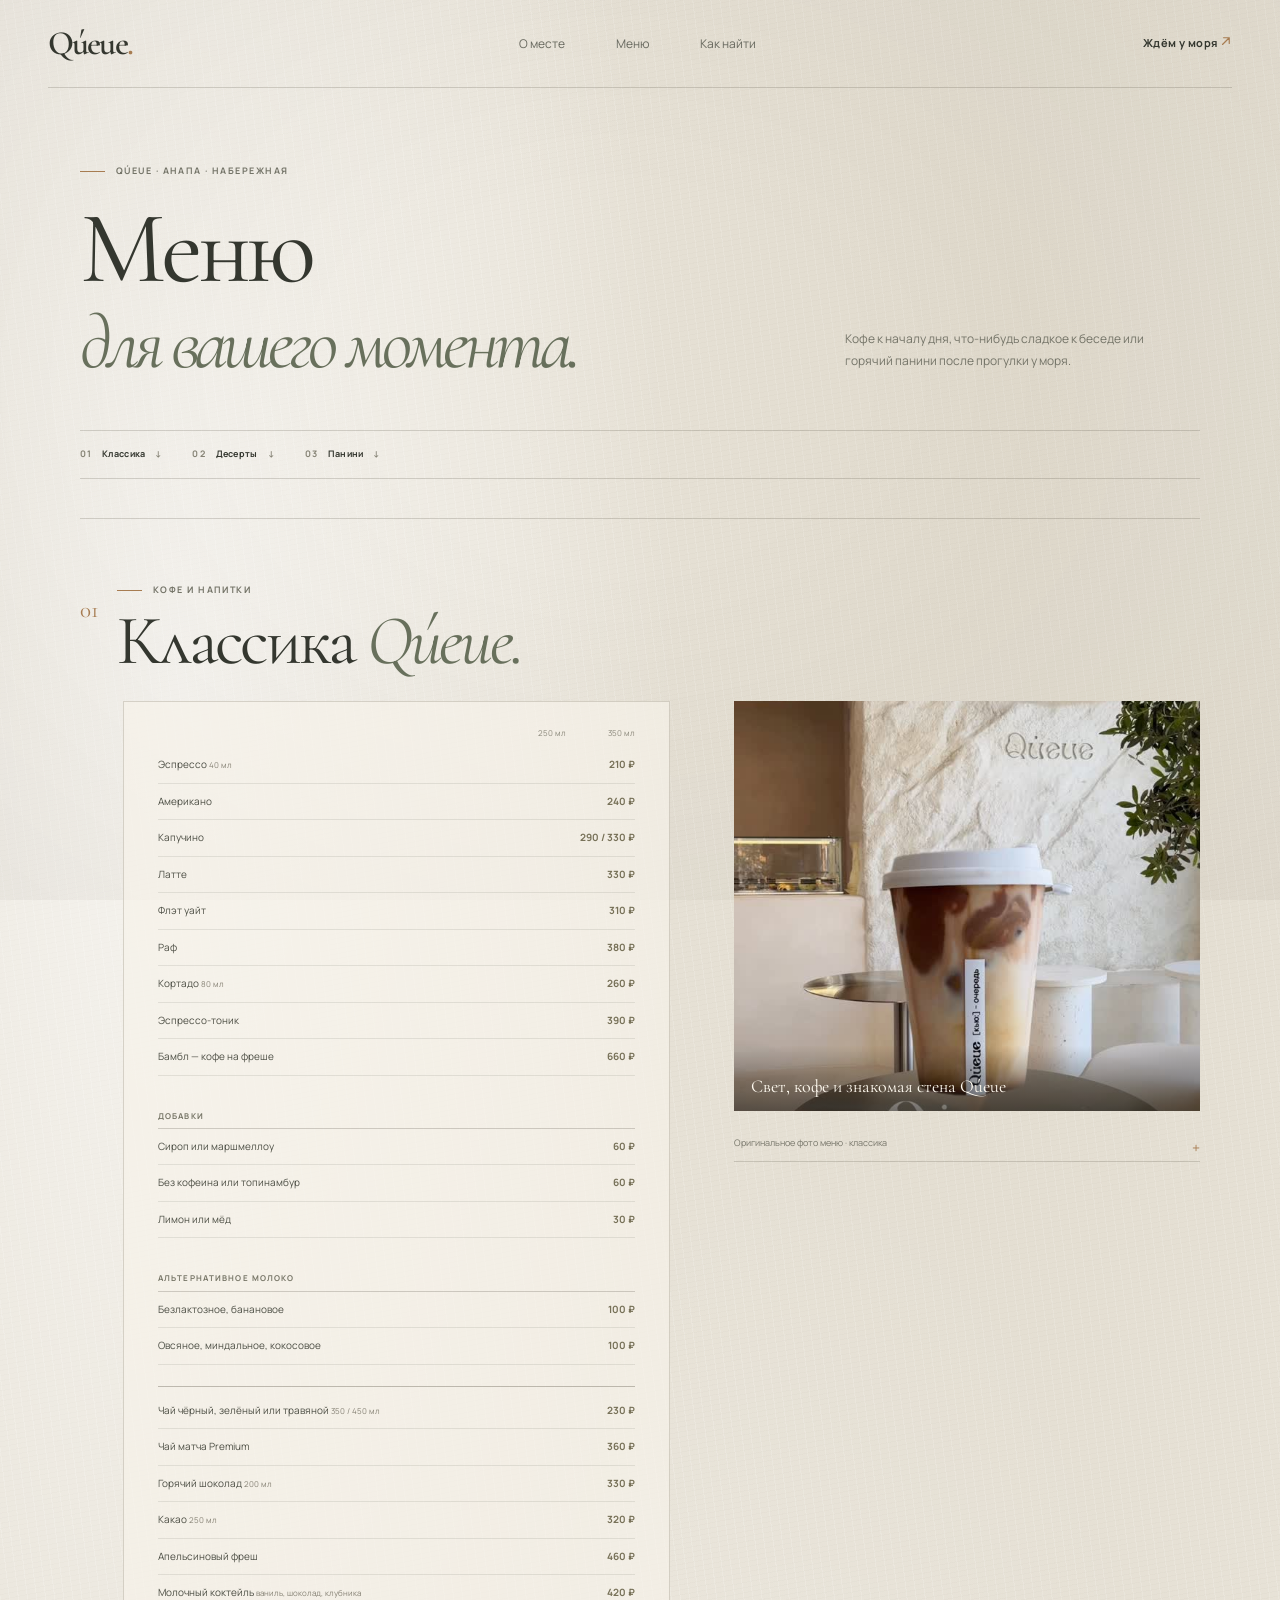
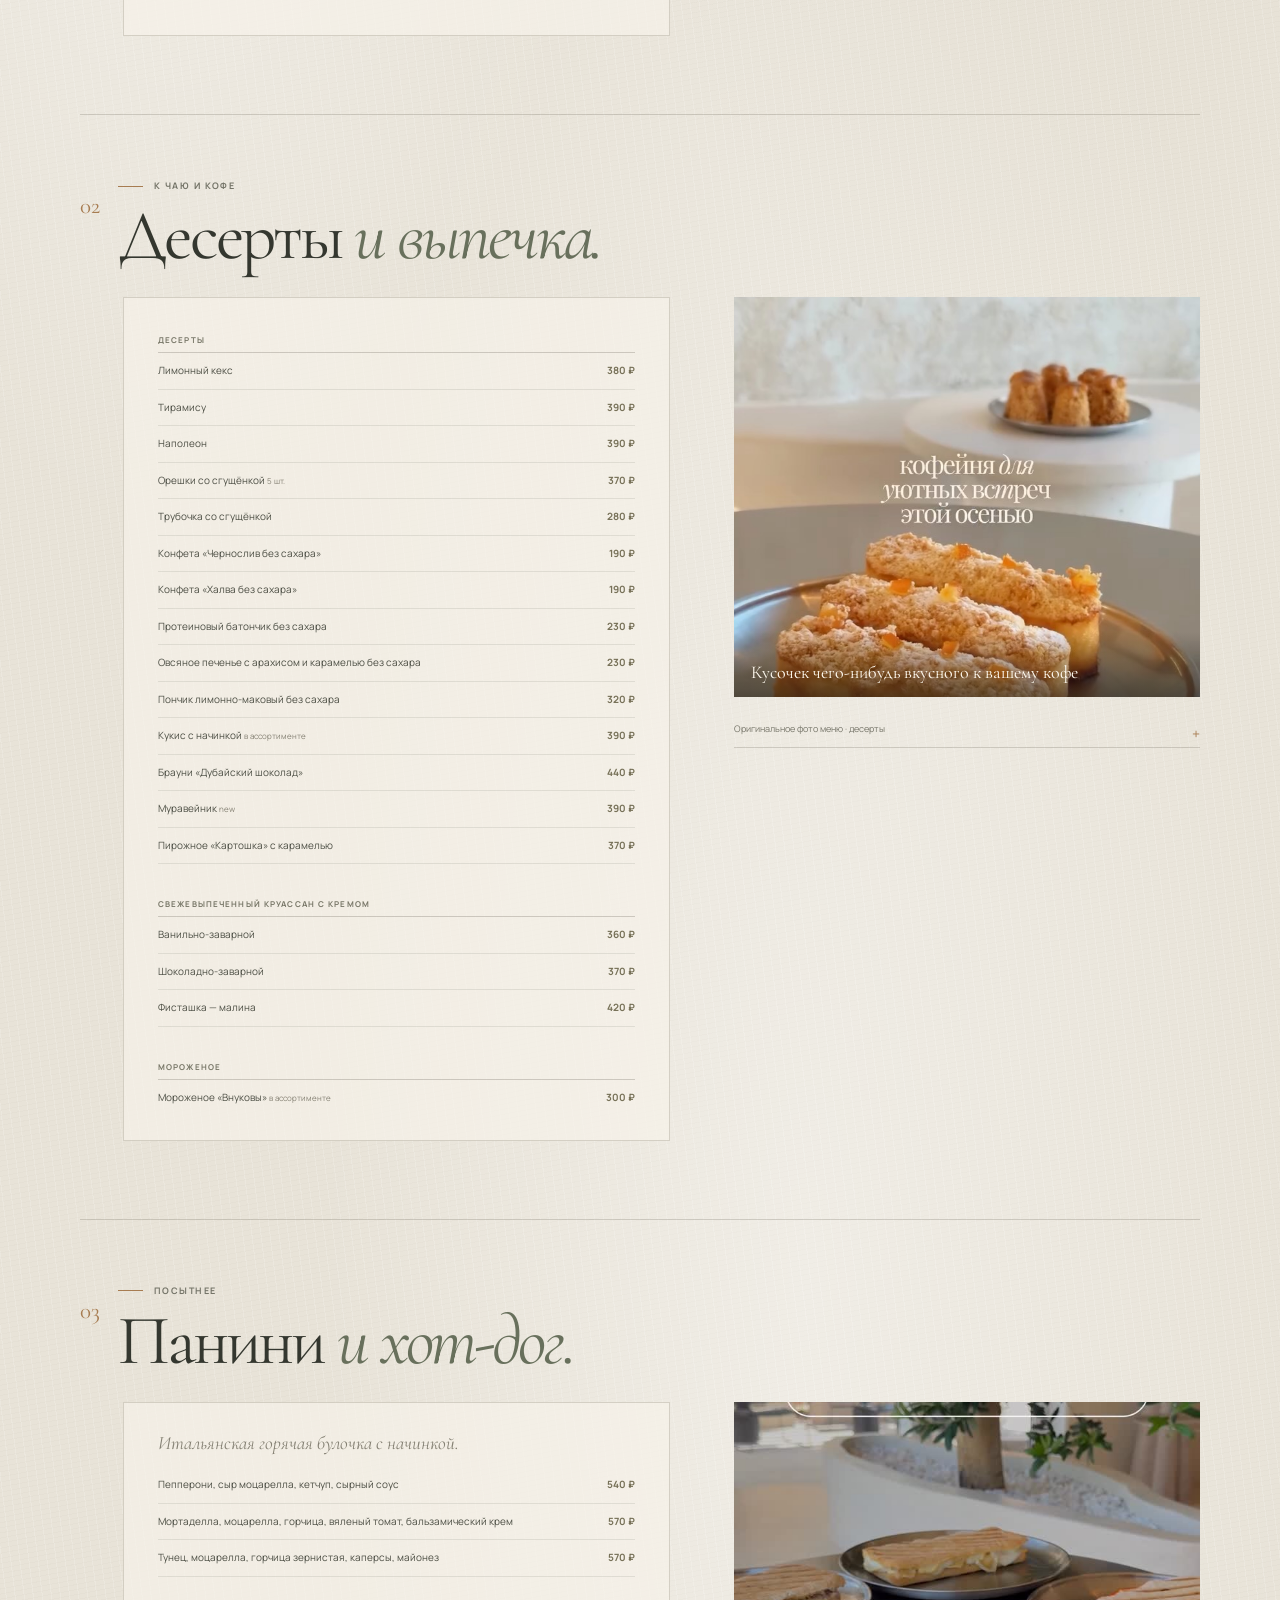
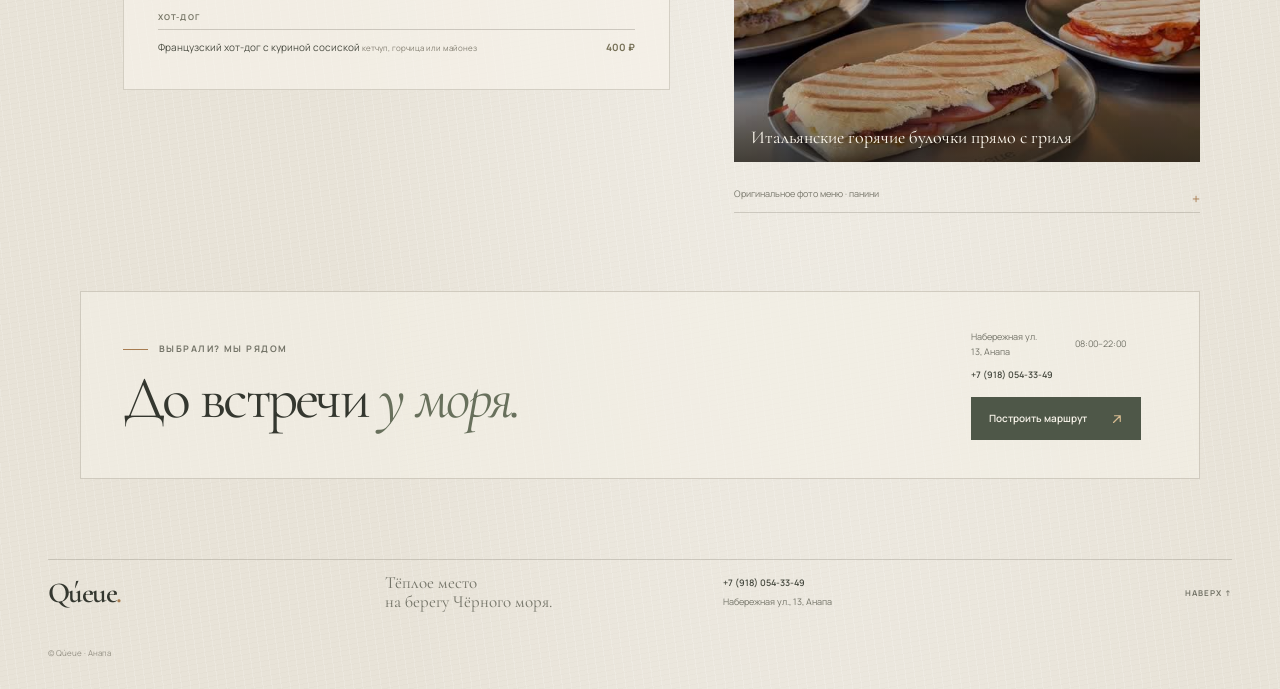
==== commit 9c4c16fa: "Improve mobile layout and image loading Co-authored-by: Copilot <223556219+Copilot@users.noreply.git" ====
--- a/menu.html
+++ b/menu.html
@@ -21,7 +21,7 @@
             <a href="menu.html" aria-current="page">Меню</a>
             <a href="index.html#visit">Как найти</a>
         </nav>
-        <a class="header-cta" href="https://yandex.ru/maps/?rtext=~44.896053%2C37.310012&amp;rtt=auto" target="_blank" rel="noreferrer">Ждём у моря <span aria-hidden="true">↗&#xfe0e;</span></a>
+        <a class="header-cta" href="https://yandex.ru/maps/?rtext=~44.896053%2C37.310012&amp;rtt=auto" target="_blank" rel="noreferrer">Ждём у моря <span class="arrow-icon" aria-hidden="true"><svg viewBox="0 0 12 12"><path d="M2.5 9.5 9.25 2.75M3.5 2.75h5.75V8.5"/></svg></span></a>
     </header>
 
     <main>
@@ -75,12 +75,12 @@
                 </div>
                 <div class="menu-image-column">
                     <figure class="menu-photo menu-coffee-photo">
-                        <img src="assets/coffee-wall.jpg" alt="Кофе Qúeue на фоне каменной стены" loading="lazy">
+                        <img src="assets/coffee-wall.jpg" alt="Кофе Qúeue на фоне каменной стены" loading="eager" decoding="async" fetchpriority="low">
                         <figcaption>Свет, кофе и знакомая стена Qúeue</figcaption>
                     </figure>
                     <details class="original-menu">
                         <summary>Оригинальное фото меню · классика</summary>
-                        <img src="assets/menu-classics.jpg" alt="Оригинальное фото раздела «Классика» с напитками и ценами" loading="lazy">
+                        <img src="assets/menu-classics.jpg" alt="Оригинальное фото раздела «Классика» с напитками и ценами" loading="eager" decoding="async" fetchpriority="low">
                     </details>
                 </div>
             </div>
@@ -120,12 +120,12 @@
                 </div>
                 <div class="menu-image-column">
                     <figure class="menu-photo menu-dessert-photo">
-                        <img src="assets/pastries.jpg" alt="Десерты Qúeue на тарелке" loading="lazy">
+                        <img src="assets/pastries.jpg" alt="Десерты Qúeue на тарелке" loading="eager" decoding="async" fetchpriority="low">
                         <figcaption>Кусочек чего-нибудь вкусного к вашему кофе</figcaption>
                     </figure>
                     <details class="original-menu">
                         <summary>Оригинальное фото меню · десерты</summary>
-                        <img src="assets/menu-desserts.jpg" alt="Оригинальное фото разделов «Десерты», «Круассан» и «Мороженое» с ценами" loading="lazy">
+                        <img src="assets/menu-desserts.jpg" alt="Оригинальное фото разделов «Десерты», «Круассан» и «Мороженое» с ценами" loading="eager" decoding="async" fetchpriority="low">
                     </details>
                 </div>
             </div>
@@ -150,12 +150,12 @@
                 </div>
                 <div class="menu-image-column">
                     <figure class="menu-photo menu-panini-photo">
-                        <img src="assets/panini.jpg" alt="Римские горячие панини Qúeue с разными начинками" loading="lazy">
+                        <img src="assets/panini.jpg" alt="Римские горячие панини Qúeue с разными начинками" loading="eager" decoding="async" fetchpriority="low">
                         <figcaption>Итальянские горячие булочки прямо с гриля</figcaption>
                     </figure>
                     <details class="original-menu">
                         <summary>Оригинальное фото меню · панини</summary>
-                        <img src="assets/menu-panini.jpg" alt="Оригинальное фото разделов «Панини» и «Хот-дог» с ценами" loading="lazy">
+                        <img src="assets/menu-panini.jpg" alt="Оригинальное фото разделов «Панини» и «Хот-дог» с ценами" loading="eager" decoding="async" fetchpriority="low">
                     </details>
                 </div>
             </div>
@@ -170,7 +170,7 @@
                 <p data-address>Набережная ул., 13, Анапа</p>
                 <p data-hours>08:00–22:00</p>
                 <a data-phone-link href="tel:+79180543349" data-phone>+7 (918) 054-33-49</a>
-                <a class="button-link" href="https://yandex.ru/maps/?rtext=~44.896053%2C37.310012&amp;rtt=auto" target="_blank" rel="noreferrer">Построить маршрут <span aria-hidden="true">↗&#xfe0e;</span></a>
+                <a class="button-link" href="https://yandex.ru/maps/?rtext=~44.896053%2C37.310012&amp;rtt=auto" target="_blank" rel="noreferrer">Построить маршрут <span class="arrow-icon" aria-hidden="true"><svg viewBox="0 0 12 12"><path d="M2.5 9.5 9.25 2.75M3.5 2.75h5.75V8.5"/></svg></span></a>
             </div>
         </section>
     </main>
--- a/styles.css
+++ b/styles.css
@@ -65,6 +65,9 @@
 .main-nav a:hover, .text-link:hover, .back-top:hover, .admin-back-link:hover { color: #a77c51; }
 .header-cta { padding: 10px 0; font-size: 11px; font-weight: 700; letter-spacing: .04em; }
 .header-cta span { padding-left: 9px; color: #a77c51; }
+.arrow-icon { display: inline-flex; flex: 0 0 12px; align-items: center; justify-content: center; width: 12px; height: 12px; }
+.arrow-icon svg { display: block; width: 100%; height: 100%; fill: none; stroke: currentColor; stroke-linecap: round; stroke-linejoin: round; stroke-width: 1.15; }
+.header-cta .arrow-icon, .text-link .arrow-icon, .button-link .arrow-icon, .instagram-link .arrow-icon { padding-left: 0; }
 
 .hero {
     position: relative;
@@ -116,7 +119,8 @@
 .text-link span { color: #a77c51; }
 .hero-note { display: flex; gap: 12px; align-items: center; margin-top: 63px; color: #7d7b70; font-size: 10px; line-height: 1.6; }
 .hero-note strong { color: #4e5148; font-weight: 600; }
-.note-mark { color: #a77c51; font-size: 24px; }
+.note-mark { flex: 0 0 18px; width: 18px; height: 18px; color: #a77c51; }
+.note-mark svg, .visit-flower svg { display: block; width: 100%; height: 100%; fill: none; stroke: currentColor; stroke-linecap: round; stroke-linejoin: round; stroke-width: 1.2; }
 
 .hero-art {
     position: relative;
@@ -244,7 +248,7 @@
 .detail-label { color: #838173; font-size: 8px; font-weight: 700; letter-spacing: .16em; }
 .detail-block p, .detail-block a { display: block; margin: 6px 0 0; color: #41443a; font-size: 12px; line-height: 1.6; }
 .detail-block a:hover { color: #9a7752; }
-.visit-flower { position: absolute; right: -18px; bottom: -76px; color: rgba(126,127,99,.13); font-size: 230px; line-height: 1; }
+.visit-flower { position: absolute; right: -18px; bottom: -76px; width: 190px; height: 190px; color: rgba(126,127,99,.2); pointer-events: none; }
 
 .site-footer {
     width: min(1320px, calc(100% - 96px));
@@ -339,16 +343,19 @@
 
 @media (max-width: 560px) {
     .site-header, .hero, .section-wrap, .site-footer { width: calc(100% - 36px); }
-    .site-header { min-height: 66px; }
-    .wordmark { font-size: 29px; }
-    .main-nav { display: none; }
-    .header-cta { font-size: 9px; }
-    .hero { display: flex; flex-direction: column; align-items: stretch; gap: 34px; padding-top: 56px; padding-bottom: 80px; }
-    .hero h1 { font-size: clamp(70px, 17vw, 98px); }
+    .site-header { min-height: 0; padding: 13px 0 9px; display: flex; flex-wrap: wrap; gap: 8px 12px; }
+    .wordmark { order: 1; font-size: 29px; }
+    .main-nav { order: 3; display: flex; flex: 1 0 100%; justify-content: space-between; gap: 8px; width: 100%; margin-top: 1px; padding-top: 8px; border-top: 1px solid var(--line); font-size: 10px; }
+    .main-nav a { min-height: 30px; display: flex; align-items: center; }
+    .header-cta { order: 2; margin-left: auto; padding: 6px 0; font-size: 9px; white-space: nowrap; }
+    .header-cta .arrow-icon { flex-basis: 10px; width: 10px; height: 10px; margin-left: 2px; }
+    .hero { display: flex; flex-direction: column; align-items: stretch; gap: 27px; padding-top: 43px; padding-bottom: 71px; background-attachment: scroll; }
+    .hero h1 { font-size: clamp(66px, 17vw, 82px); }
     .hero-description { max-width: 320px; margin: 23px 0 20px; }
     .hero-note { margin-top: 30px; }
-    .hero-art { min-height: 350px; }
-    .hero-bottom { font-size: 8px; }
+    .hero-art { min-height: 0; height: clamp(260px, 78vw, 320px); }
+    .hero-bottom { bottom: 25px; gap: 9px; font-size: 7px; letter-spacing: .06em; }
+    .bottom-rule { width: 28px; }
     .intro { padding-top: 70px; padding-bottom: 72px; }
     .intro-grid { grid-template-columns: 1fr; gap: 22px; }
     .intro h2 { font-size: 58px; }
@@ -356,32 +363,43 @@
     .section-heading h2 { font-size: 48px; }
     .photo-story { padding-top: 65px; padding-bottom: 70px; }
     .menu-inline-link { margin-top: 17px; }
-    .photo-grid { grid-template-columns: 1fr 1fr; }
-    .photo-tile img { height: 220px; }
+    .photo-grid { grid-template-columns: repeat(2, minmax(0, 1fr)); gap: 10px; }
+    .photo-tile img { height: clamp(140px, 43vw, 178px); }
+    .photo-tile figcaption { min-height: 43px; padding: 9px 9px 10px; font-size: 14px; }
+    .photo-menu-button { width: 100%; justify-content: space-between; margin-top: 18px; }
+    .button-link .arrow-icon { margin-left: 5px; }
+    .instagram-link { display: flex; align-items: center; justify-content: space-between; margin: 14px 0 0; padding: 10px 0; border-bottom: 1px solid var(--line); font-size: 10px; }
     .menu-hero { padding-top: 55px; }
     .menu-hero-row { display: block; }
     .menu-hero h1 { font-size: 68px; }
     .menu-hero-row > p { margin: 21px 0 0; }
-    .menu-jump { justify-content: space-between; gap: 8px; margin-top: 34px; }
-    .menu-jump a { gap: 5px; font-size: 8px; }
-    .menu-category { padding: 49px 0 57px; }
+    .menu-jump { display: grid; grid-template-columns: repeat(3, minmax(0, 1fr)); gap: 4px; margin-top: 30px; padding: 12px 0; }
+    .menu-jump a { justify-content: center; gap: 5px; font-size: 8px; white-space: nowrap; }
+    .menu-jump a span { font-size: 9px; }
+    .menu-category { padding: 42px 0 49px; }
     .menu-category-heading { gap: 11px; }
     .menu-category-heading h2 { font-size: 48px; }
-    .menu-category-grid { grid-template-columns: 1fr; gap: 20px; }
-    .menu-list-card { padding: 18px 15px; }
-    .menu-item { font-size: 10px; }
+    .menu-category-grid { display: flex; flex-direction: column; gap: 16px; }
+    .menu-list-card { padding: 18px 16px; }
+    .menu-item { gap: 10px; padding: 11px 0; font-size: 11px; line-height: 1.6; }
+    .menu-item small { font-size: 9px; }
     .menu-price { font-size: 10px; }
-    .menu-image-column { display: grid; grid-template-columns: 1fr; }
-    .menu-photo img { max-height: 390px; }
-    .menu-coffee-photo img, .menu-dessert-photo img, .menu-panini-photo img { height: 300px; }
+    .menu-image-column { order: -1; display: flex; gap: 10px; width: 100%; }
+    .menu-photo img { max-height: 270px; }
+    .menu-coffee-photo img, .menu-dessert-photo img, .menu-panini-photo img { height: clamp(210px, 68vw, 270px); }
+    .menu-photo figcaption { padding: 28px 14px 12px; font-size: 16px; }
+    .original-menu { font-size: 10px; }
     .menu-visit { display: block; margin-bottom: 58px; padding: 27px 20px; }
     .menu-visit h2 { font-size: 45px; }
     .menu-visit-details { margin-top: 22px; }
+    .menu-visit-details .button-link { width: 100%; justify-content: space-between; }
     .visit { padding-bottom: 65px; }
     .visit-card { grid-template-columns: 1fr; }
     .visit-main { padding: 37px 25px; }
+    .visit-main .button-link { width: 100%; justify-content: space-between; }
     .visit-details { padding: 30px 25px; }
     .visit h2 { font-size: 65px; }
+    .visit-flower { display: none; }
     .site-footer { grid-template-columns: 1fr 1fr; gap: 20px 12px; padding: 24px 0 0; }
     .site-footer > p { font-size: 15px; }
     .footer-contact { grid-column: 1 / -1; }
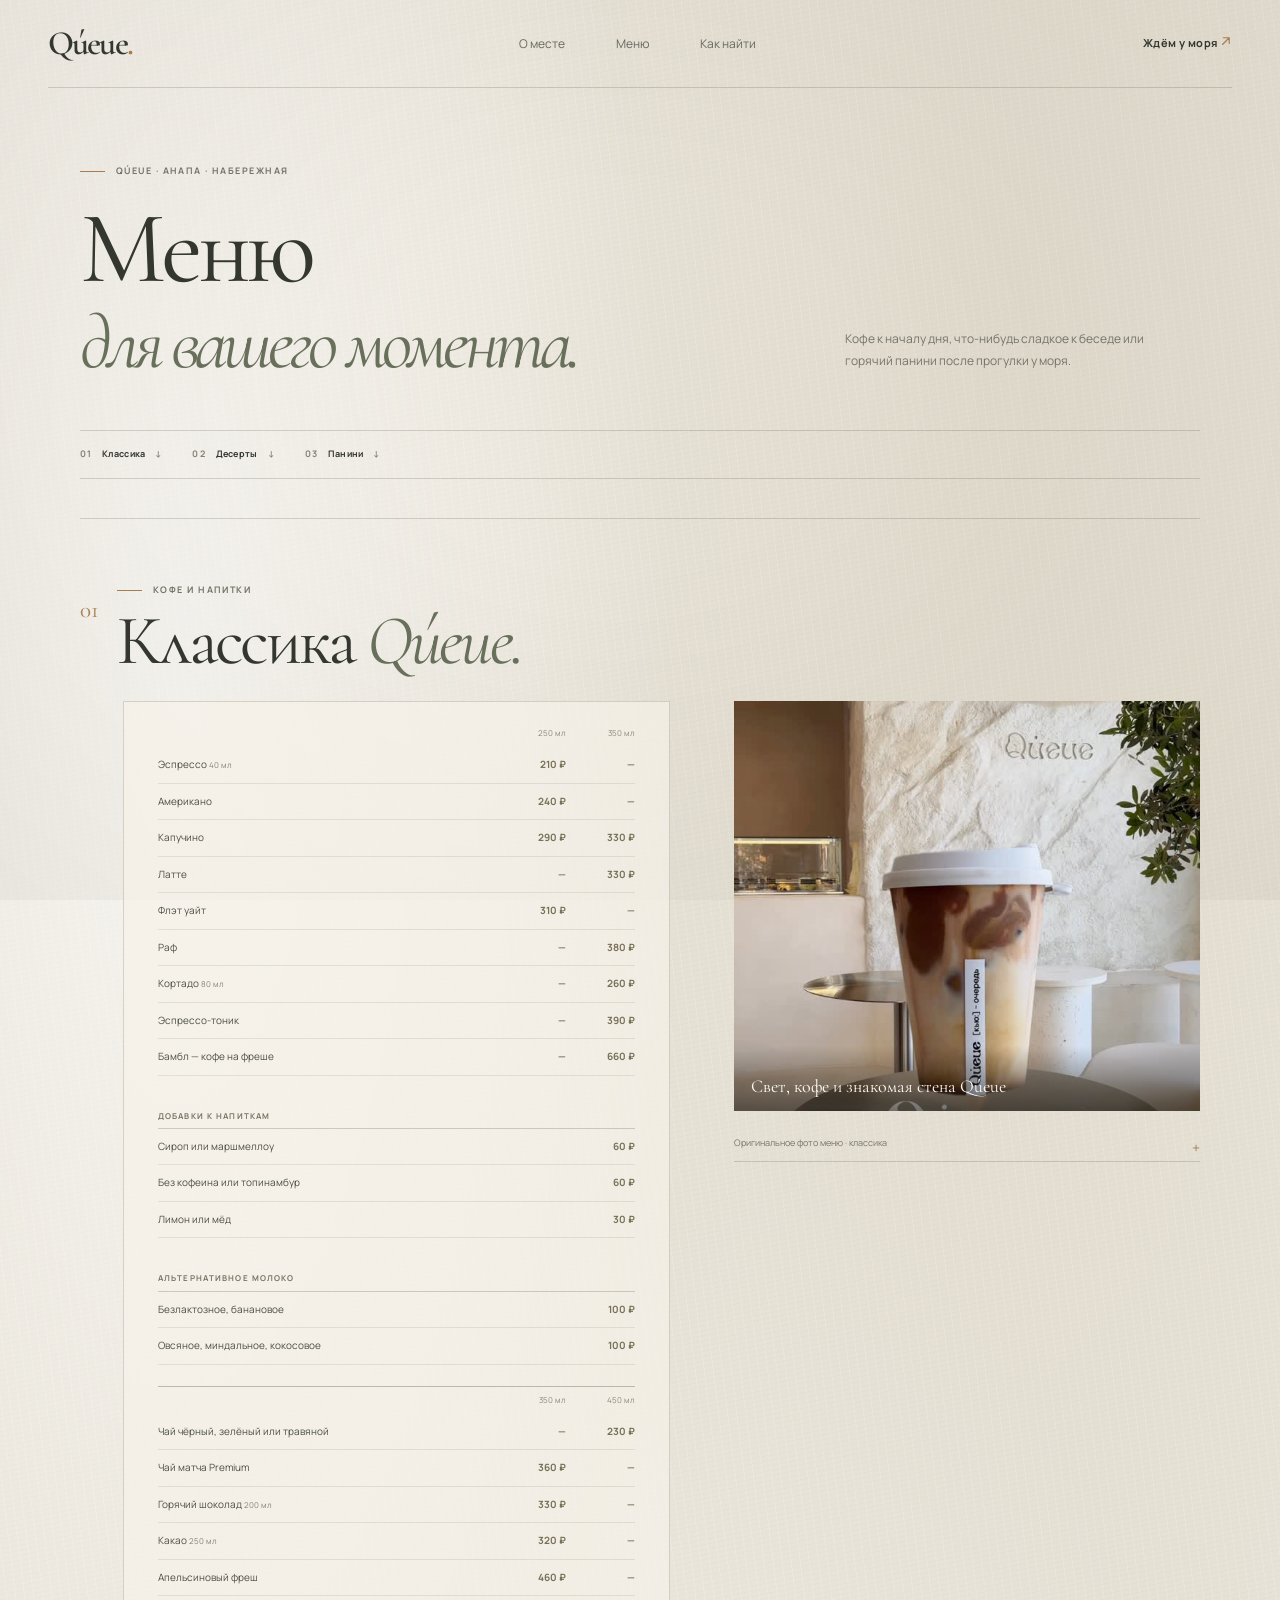
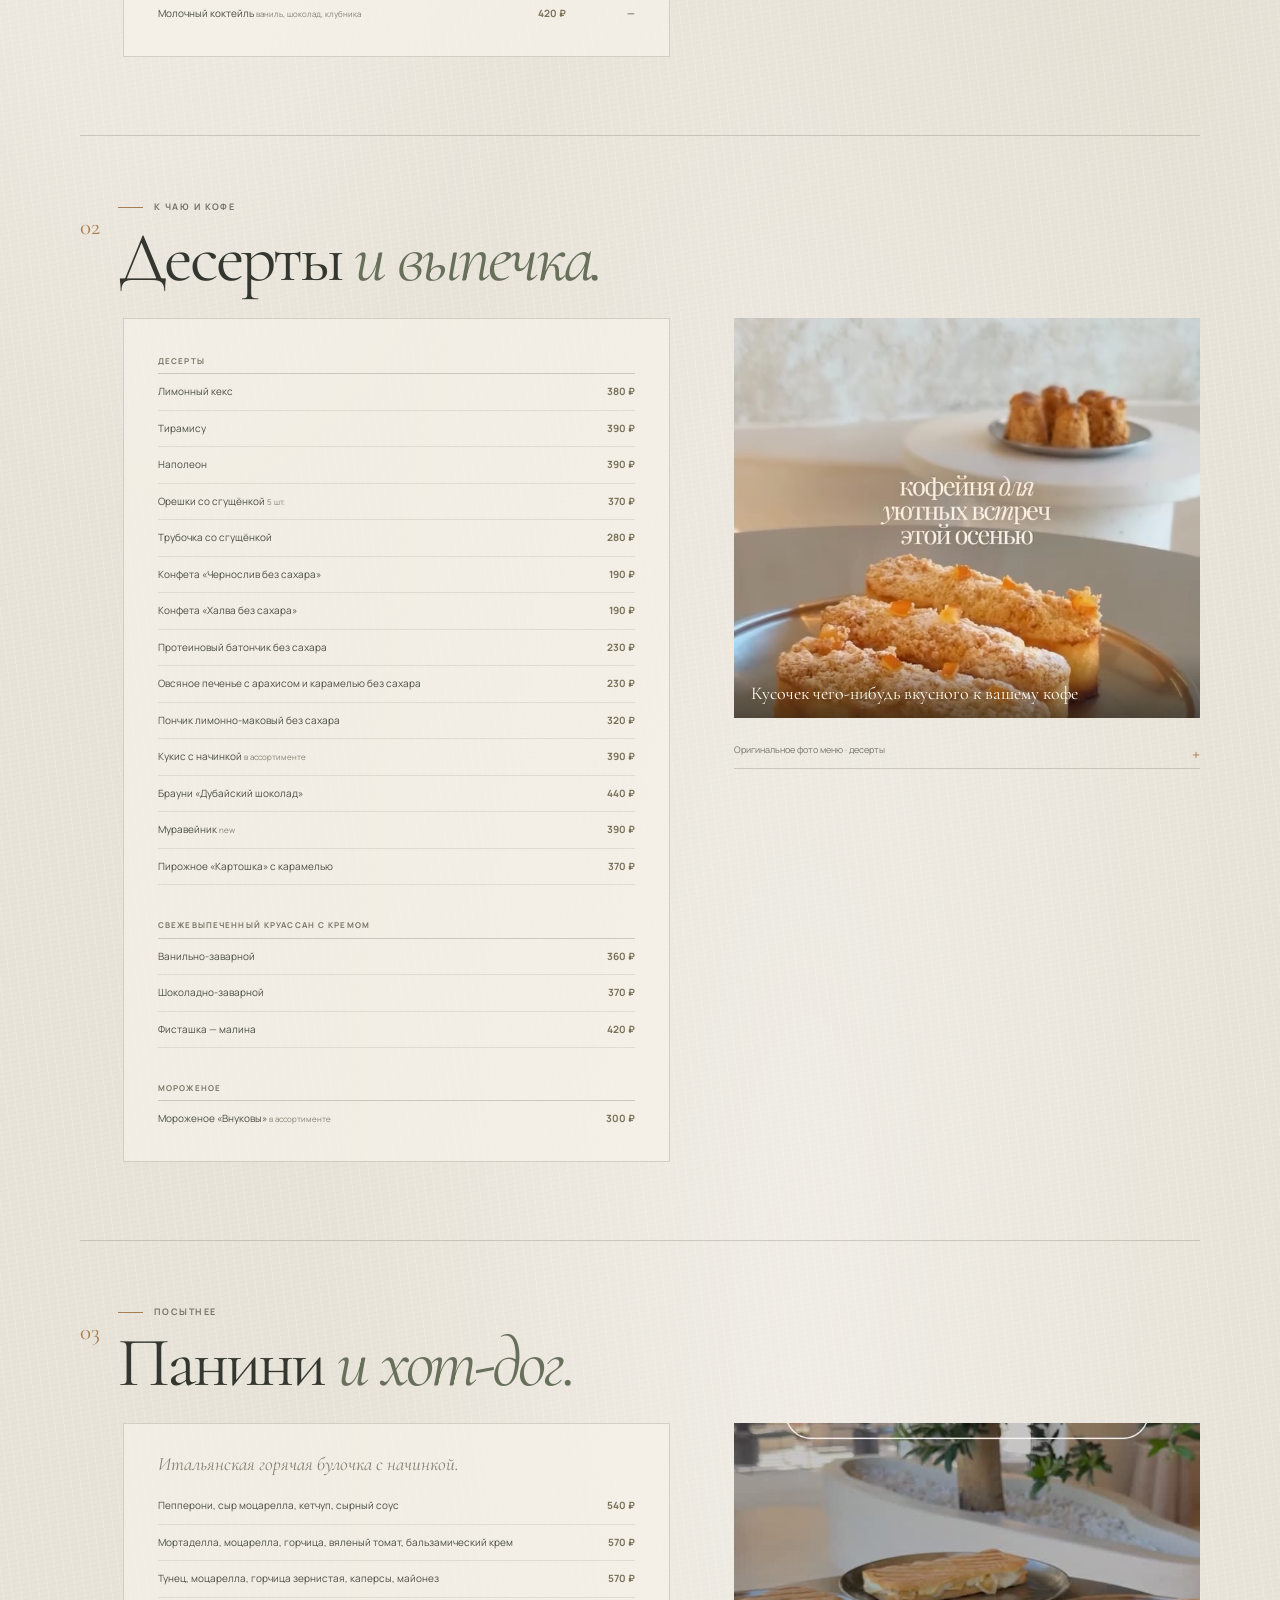
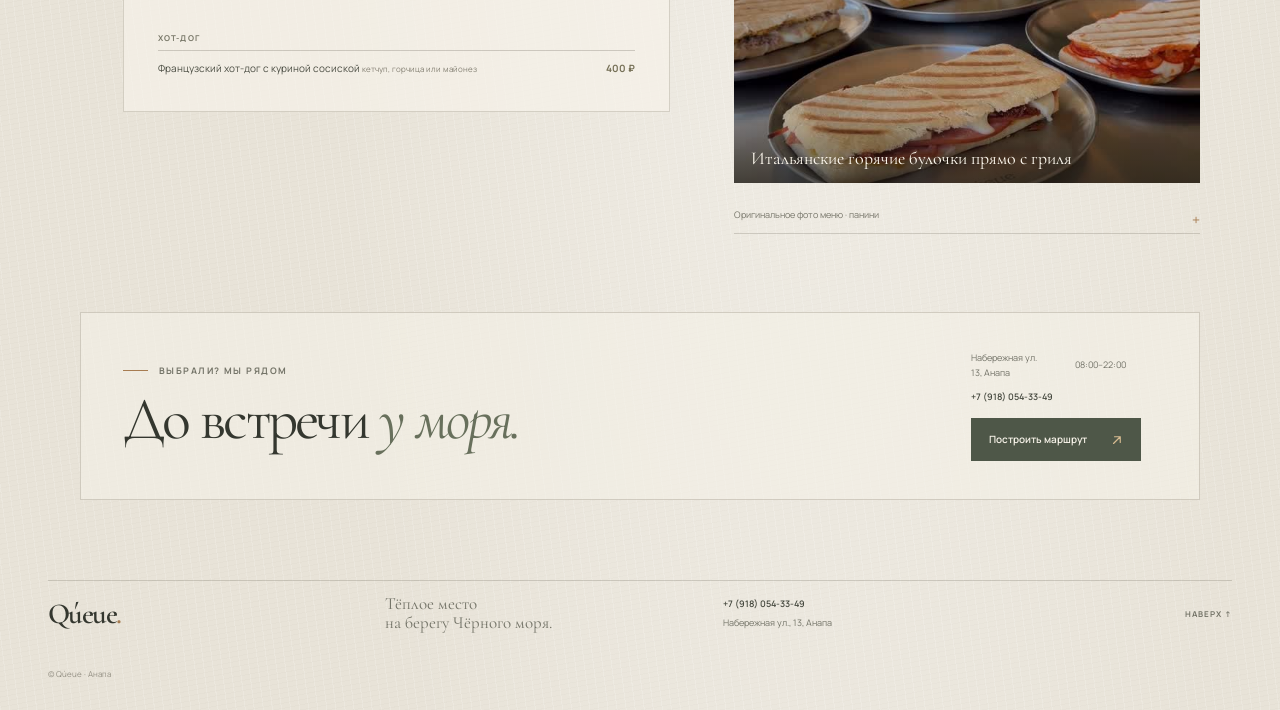
==== commit ce9746f8: "Align classic menu prices by size Co-authored-by: Copilot <223556219+Copilot@users.noreply.github.co" ====
--- a/menu.html
+++ b/menu.html
@@ -4,12 +4,20 @@
     <meta charset="UTF-8">
     <meta name="viewport" content="width=device-width, initial-scale=1">
     <meta name="theme-color" content="#e9e4d8">
-    <meta name="description" content="Меню Qúeue в Анапе: кофе и напитки, десерты, круассаны и панини.">
+    <meta name="description" content="Меню кофейни Qúeue в Анапе: кофе и напитки, десерты, круассаны, панини и хот-доги.">
+    <link rel="canonical" href="https://nexus-lus.github.io/queue-cafe/menu.html">
+    <meta property="og:type" content="website">
+    <meta property="og:locale" content="ru_RU">
+    <meta property="og:site_name" content="Qúeue">
+    <meta property="og:title" content="Меню Qúeue — кофейня в Анапе">
+    <meta property="og:description" content="Кофе, напитки, десерты, круассаны и горячие панини.">
+    <meta property="og:url" content="https://nexus-lus.github.io/queue-cafe/menu.html">
+    <meta property="og:image" content="https://nexus-lus.github.io/queue-cafe/assets/menu-classics.jpg">
     <title>Меню — Qúeue, Анапа</title>
     <link rel="preconnect" href="https://fonts.googleapis.com">
     <link rel="preconnect" href="https://fonts.gstatic.com" crossorigin>
     <link href="https://fonts.googleapis.com/css2?family=Cormorant+Garamond:wght@400;500;600&family=Manrope:wght@400;500;600;700&display=swap" rel="stylesheet">
-    <link rel="stylesheet" href="styles.css">
+    <link rel="stylesheet" href="styles.css?v=classic-sizes">
     <script src="auth-config.js"></script>
     <script src="script.js" defer></script>
 </head>
@@ -49,16 +57,16 @@
             <div class="menu-category-grid">
                 <div class="menu-list-card">
                     <div class="menu-size-heading"><span></span><span>250 мл</span><span>350 мл</span></div>
-                    <div class="menu-item"><span>Эспрессо <small>40 мл</small></span><span class="menu-price">210 ₽</span></div>
-                    <div class="menu-item"><span>Американо</span><span class="menu-price">240 ₽</span></div>
-                    <div class="menu-item"><span>Капучино</span><span class="menu-price">290 / 330 ₽</span></div>
-                    <div class="menu-item"><span>Латте</span><span class="menu-price">330 ₽</span></div>
-                    <div class="menu-item"><span>Флэт уайт</span><span class="menu-price">310 ₽</span></div>
-                    <div class="menu-item"><span>Раф</span><span class="menu-price">380 ₽</span></div>
-                    <div class="menu-item"><span>Кортадо <small>80 мл</small></span><span class="menu-price">260 ₽</span></div>
-                    <div class="menu-item"><span>Эспрессо-тоник</span><span class="menu-price">390 ₽</span></div>
-                    <div class="menu-item"><span>Бамбл — кофе на фреше</span><span class="menu-price">660 ₽</span></div>
-                    <div class="menu-subheading">Добавки</div>
+                    <div class="menu-item menu-size-item"><span>Эспрессо <small>40 мл</small></span><span class="menu-price menu-size-prices"><span class="menu-size-price">210 ₽</span><span class="menu-size-price">—</span></span></div>
+                    <div class="menu-item menu-size-item"><span>Американо</span><span class="menu-price menu-size-prices"><span class="menu-size-price">240 ₽</span><span class="menu-size-price">—</span></span></div>
+                    <div class="menu-item menu-size-item"><span>Капучино</span><span class="menu-price menu-size-prices"><span class="menu-size-price">290 ₽</span><span class="menu-size-price">330 ₽</span></span></div>
+                    <div class="menu-item menu-size-item"><span>Латте</span><span class="menu-price menu-size-prices"><span class="menu-size-price">—</span><span class="menu-size-price">330 ₽</span></span></div>
+                    <div class="menu-item menu-size-item"><span>Флэт уайт</span><span class="menu-price menu-size-prices"><span class="menu-size-price">310 ₽</span><span class="menu-size-price">—</span></span></div>
+                    <div class="menu-item menu-size-item"><span>Раф</span><span class="menu-price menu-size-prices"><span class="menu-size-price">—</span><span class="menu-size-price">380 ₽</span></span></div>
+                    <div class="menu-item menu-size-item"><span>Кортадо <small>80 мл</small></span><span class="menu-price menu-size-prices"><span class="menu-size-price">—</span><span class="menu-size-price">260 ₽</span></span></div>
+                    <div class="menu-item menu-size-item"><span>Эспрессо-тоник</span><span class="menu-price menu-size-prices"><span class="menu-size-price">—</span><span class="menu-size-price">390 ₽</span></span></div>
+                    <div class="menu-item menu-size-item"><span>Бамбл — кофе на фреше</span><span class="menu-price menu-size-prices"><span class="menu-size-price">—</span><span class="menu-size-price">660 ₽</span></span></div>
+                    <div class="menu-subheading">Добавки к напиткам</div>
                     <div class="menu-item"><span>Сироп или маршмеллоу</span><span class="menu-price">60 ₽</span></div>
                     <div class="menu-item"><span>Без кофеина или топинамбур</span><span class="menu-price">60 ₽</span></div>
                     <div class="menu-item"><span>Лимон или мёд</span><span class="menu-price">30 ₽</span></div>
@@ -66,12 +74,13 @@
                     <div class="menu-item"><span>Безлактозное, банановое</span><span class="menu-price">100 ₽</span></div>
                     <div class="menu-item"><span>Овсяное, миндальное, кокосовое</span><span class="menu-price">100 ₽</span></div>
                     <div class="menu-divider"></div>
-                    <div class="menu-item"><span>Чай чёрный, зелёный или травяной <small>350 / 450 мл</small></span><span class="menu-price">230 ₽</span></div>
-                    <div class="menu-item"><span>Чай матча Premium</span><span class="menu-price">360 ₽</span></div>
-                    <div class="menu-item"><span>Горячий шоколад <small>200 мл</small></span><span class="menu-price">330 ₽</span></div>
-                    <div class="menu-item"><span>Какао <small>250 мл</small></span><span class="menu-price">320 ₽</span></div>
-                    <div class="menu-item"><span>Апельсиновый фреш</span><span class="menu-price">460 ₽</span></div>
-                    <div class="menu-item"><span>Молочный коктейль <small>ваниль, шоколад, клубника</small></span><span class="menu-price">420 ₽</span></div>
+                    <div class="menu-size-heading menu-size-heading-secondary"><span></span><span>350 мл</span><span>450 мл</span></div>
+                    <div class="menu-item menu-size-item"><span>Чай чёрный, зелёный или травяной</span><span class="menu-price menu-size-prices"><span class="menu-size-price">—</span><span class="menu-size-price">230 ₽</span></span></div>
+                    <div class="menu-item menu-size-item"><span>Чай матча Premium</span><span class="menu-price menu-size-prices"><span class="menu-size-price">360 ₽</span><span class="menu-size-price">—</span></span></div>
+                    <div class="menu-item menu-size-item"><span>Горячий шоколад <small>200 мл</small></span><span class="menu-price menu-size-prices"><span class="menu-size-price">330 ₽</span><span class="menu-size-price">—</span></span></div>
+                    <div class="menu-item menu-size-item"><span>Какао <small>250 мл</small></span><span class="menu-price menu-size-prices"><span class="menu-size-price">320 ₽</span><span class="menu-size-price">—</span></span></div>
+                    <div class="menu-item menu-size-item"><span>Апельсиновый фреш</span><span class="menu-price menu-size-prices"><span class="menu-size-price">460 ₽</span><span class="menu-size-price">—</span></span></div>
+                    <div class="menu-item menu-size-item"><span>Молочный коктейль <small>ваниль, шоколад, клубника</small></span><span class="menu-price menu-size-prices"><span class="menu-size-price">420 ₽</span><span class="menu-size-price">—</span></span></div>
                 </div>
                 <div class="menu-image-column">
                     <figure class="menu-photo menu-coffee-photo">
--- a/styles.css
+++ b/styles.css
@@ -61,8 +61,8 @@
 }
 .wordmark-dot { color: #a77c51; }
 .main-nav { display: flex; gap: clamp(24px, 4vw, 58px); color: #68695f; font-size: 12px; }
-.main-nav a, .header-cta, .text-link, .back-top, .admin-back-link { transition: color .2s ease; }
-.main-nav a:hover, .text-link:hover, .back-top:hover, .admin-back-link:hover { color: #a77c51; }
+.main-nav a, .header-cta, .text-link, .back-top { transition: color .2s ease; }
+.main-nav a:hover, .text-link:hover, .back-top:hover { color: #a77c51; }
 .header-cta { padding: 10px 0; font-size: 11px; font-weight: 700; letter-spacing: .04em; }
 .header-cta span { padding-left: 9px; color: #a77c51; }
 .arrow-icon { display: inline-flex; flex: 0 0 12px; align-items: center; justify-content: center; width: 12px; height: 12px; }
@@ -99,7 +99,7 @@
 }
 .eyebrow-line { width: 25px; height: 1px; background: #a77c51; }
 h1, h2, h3, p { margin-top: 0; }
-.hero h1, .admin-title-row h1 {
+.hero h1 {
     margin: 0;
     font-family: var(--serif);
     font-size: clamp(68px, 8.5vw, 118px);
@@ -206,6 +206,9 @@
 .menu-list-card { padding: 24px clamp(19px, 3vw, 34px); border: 1px solid rgba(112,104,84,.24); background: rgba(246,242,233,.69); }
 .menu-size-heading { display: grid; grid-template-columns: 1fr 62px 62px; gap: 7px; padding-bottom: 8px; color: #8a877a; font-size: 8px; text-align: right; }
 .menu-item { display: grid; grid-template-columns: minmax(0, 1fr) auto; gap: 14px; align-items: baseline; padding: 10px 0; border-bottom: 1px solid rgba(86,82,68,.12); color: #4c4e44; font-size: 10px; line-height: 1.55; }
+.menu-item.menu-size-item { grid-template-columns: minmax(0, 1fr) 62px 62px; gap: 7px; }
+.menu-size-prices { display: grid; grid-column: 2 / 4; grid-template-columns: repeat(2, 62px); gap: 7px; }
+.menu-size-price { text-align: right; }
 .menu-item:last-child { border-bottom: 0; }
 .menu-item small { color: #858174; font-size: 8px; }
 .menu-price { color: #777158; font-size: 10px; font-weight: 700; white-space: nowrap; }
@@ -270,51 +273,6 @@
 .back-top { font-size: 8px; font-weight: 700; letter-spacing: .12em; }
 .footer-copy { grid-column: 1 / -1; margin-top: -19px; padding-bottom: 15px; color: #969286; font-size: 8px; }
 
-/* Admin page */
-.admin-header-label { display: flex; align-items: center; gap: 9px; color: #737468; font-size: 9px; font-weight: 700; letter-spacing: .13em; }
-.status-dot { width: 6px; height: 6px; border-radius: 50%; background: #788365; }
-.admin-main { width: min(1120px, calc(100% - 96px)); margin: 0 auto; padding: 74px 0 100px; }
-.admin-title-row { display: flex; align-items: end; justify-content: space-between; gap: 50px; margin-bottom: 45px; }
-.admin-title-row .eyebrow { margin-bottom: 22px; }
-.admin-title-row h1 { font-size: clamp(60px, 7vw, 88px); }
-.admin-intro { max-width: 340px; margin: 0 0 5px; color: #737368; font-size: 12px; line-height: 1.85; }
-.admin-layout { display: grid; grid-template-columns: 1.2fr .8fr; align-items: start; gap: 24px; }
-.editor-card, .preview-card { border: 1px solid rgba(112,104,84,.25); background: rgba(246,242,233,.73); box-shadow: 0 18px 48px rgba(89,78,58,.07); }
-.editor-card { padding: 30px clamp(22px, 4vw, 43px) 25px; }
-.editor-heading { display: flex; gap: 14px; align-items: flex-start; margin-bottom: 27px; padding-bottom: 20px; border-bottom: 1px solid var(--line); }
-.editor-icon { color: #a77c51; font-size: 25px; line-height: 1; }
-.editor-heading h2 { margin: 0 0 3px; font-family: var(--serif); font-size: 29px; font-weight: 500; line-height: 1; }
-.editor-heading p { margin: 0; color: #838174; font-size: 9px; }
-.field-label { display: block; margin: 17px 0 6px; color: #65665b; font-size: 9px; font-weight: 700; letter-spacing: .06em; }
-.text-field { width: 100%; min-height: 42px; padding: 10px 12px; border: 1px solid rgba(112,104,84,.25); border-radius: 0; outline: none; background: rgba(255,255,255,.45); color: var(--ink); font-size: 11px; transition: border-color .2s ease, background .2s ease; }
-.text-field:focus { border-color: #85896e; background: rgba(255,255,255,.78); }
-.text-area { min-height: 82px; resize: vertical; }
-.field-pair { display: grid; grid-template-columns: 1fr 1fr; gap: 12px; }
-.admin-hint { margin: 8px 0 0; color: #89877b; font-size: 9px; line-height: 1.7; }
-.editor-actions { display: flex; align-items: center; gap: 19px; margin-top: 22px; }
-.editor-actions .button-link { min-height: 43px; }
-.reset-button { padding: 8px 0; border: 0; border-bottom: 1px solid #aaa392; background: transparent; color: #737368; cursor: pointer; font-size: 9px; }
-.reset-button:hover { color: #a77c51; }
-.form-status { min-height: 18px; margin: 12px 0 0; color: var(--olive-dark); font-size: 10px; }
-.form-status[data-error="true"] { color: #9a4f3d; }
-.preview-card { position: relative; min-height: 380px; padding: 25px; overflow: hidden; background:
-    radial-gradient(ellipse at 82% 17%, rgba(255,255,255,.55), transparent 34%),
-    repeating-linear-gradient(157deg, rgba(104,96,79,.06) 0 1px, transparent 1px 8px),
-    linear-gradient(145deg, #d6cfbf, #eee9dc 48%, #cfc5b2); }
-.preview-card::after { position: absolute; right: -15px; bottom: -40px; width: 180px; height: 180px; border: 1px solid rgba(255,255,255,.5); border-radius: 50%; content: ""; }
-.preview-tag, .preview-address { position: relative; z-index: 1; display: block; color: #77766a; font-size: 8px; font-weight: 700; letter-spacing: .12em; }
-.preview-logo { position: relative; z-index: 1; display: block; margin-top: 55px; font-family: var(--serif); font-size: 28px; font-weight: 600; }
-.preview-rule { position: relative; z-index: 1; display: block; width: 38px; height: 1px; margin: 21px 0 17px; background: #a77c51; }
-.preview-card h2 { position: relative; z-index: 1; margin: 0; font-family: var(--serif); font-size: 45px; font-weight: 400; line-height: .9; }
-.preview-card > p { position: relative; z-index: 1; max-width: 250px; margin: 15px 0 28px; color: #6f7067; font-size: 10px; line-height: 1.7; }
-.preview-address { font-weight: 500; letter-spacing: .04em; }
-.local-note { display: flex; gap: 12px; margin-top: 17px; padding: 16px; border: 1px solid var(--line); color: #75756a; font-size: 9px; line-height: 1.75; }
-.local-note > span { color: #a77c51; font-size: 19px; }
-.local-note p { margin: 0; }
-.local-note strong { color: #4b4d43; font-weight: 700; }
-.admin-back-link { display: inline-block; margin-top: 20px; color: #737368; font-size: 10px; }
-.admin-footer { grid-template-columns: 1fr 1fr 1.4fr auto; }
-
 @media (max-width: 800px) {
     .site-header, .hero, .section-wrap, .site-footer { width: min(100% - 48px, 620px); }
     .site-header { min-height: 72px; }
@@ -335,10 +293,6 @@
     .menu-visit { padding: 30px 24px; }
     .site-footer { grid-template-columns: 1fr 1fr 1.5fr; }
     .back-top { display: none; }
-    .admin-main { width: min(100% - 48px, 620px); }
-    .admin-layout { grid-template-columns: 1fr; }
-    .preview-card { min-height: 310px; }
-    .preview-logo { margin-top: 34px; }
 }
 
 @media (max-width: 560px) {
@@ -349,12 +303,12 @@
     .main-nav a { min-height: 30px; display: flex; align-items: center; }
     .header-cta { order: 2; margin-left: auto; padding: 6px 0; font-size: 9px; white-space: nowrap; }
     .header-cta .arrow-icon { flex-basis: 10px; width: 10px; height: 10px; margin-left: 2px; }
-    .hero { display: flex; flex-direction: column; align-items: stretch; gap: 27px; padding-top: 43px; padding-bottom: 71px; background-attachment: scroll; }
+    .hero { width: 100%; margin-right: 0; margin-left: 0; padding: 43px 18px 71px; display: flex; flex-direction: column; align-items: stretch; gap: 27px; background-attachment: scroll; }
     .hero h1 { font-size: clamp(66px, 17vw, 82px); }
     .hero-description { max-width: 320px; margin: 23px 0 20px; }
     .hero-note { margin-top: 30px; }
     .hero-art { min-height: 0; height: clamp(260px, 78vw, 320px); }
-    .hero-bottom { bottom: 25px; gap: 9px; font-size: 7px; letter-spacing: .06em; }
+    .hero-bottom { right: 18px; bottom: 25px; left: 18px; gap: 9px; font-size: 7px; letter-spacing: .06em; }
     .bottom-rule { width: 28px; }
     .intro { padding-top: 70px; padding-bottom: 72px; }
     .intro-grid { grid-template-columns: 1fr; gap: 22px; }
@@ -404,16 +358,6 @@
     .site-footer > p { font-size: 15px; }
     .footer-contact { grid-column: 1 / -1; }
     .footer-copy { margin-top: 0; }
-    .admin-header-label { display: none; }
-    .admin-main { width: calc(100% - 36px); padding-top: 55px; }
-    .admin-title-row { display: block; margin-bottom: 30px; }
-    .admin-title-row h1 { font-size: 68px; }
-    .admin-intro { margin-top: 20px; }
-    .editor-card { padding: 23px 18px 19px; }
-    .field-pair { grid-template-columns: 1fr; gap: 0; }
-    .editor-actions { align-items: flex-start; flex-direction: column; gap: 8px; }
-    .preview-card { min-height: 330px; }
-    .admin-footer { margin-top: 0; }
 }
 
 @media (prefers-reduced-motion: reduce) {
@@ -523,6 +467,7 @@
 .admin-auth-form > .eyebrow { margin: 0 0 13px; font-size: 8px; }
 .admin-auth-title { margin: 0 0 15px; font-family: var(--serif); font-size: 36px; font-weight: 500; line-height: 1; }
 .admin-auth-description { margin: 0 0 14px; color: #77766a; font-size: 10px; line-height: 1.7; }
+.admin-auth-dialog [hidden] { display: none !important; }
 .admin-auth-label { display: block; margin: 13px 0 6px; color: #65665b; font-size: 9px; font-weight: 700; letter-spacing: .05em; }
 .admin-auth-input { width: 100%; min-height: 42px; padding: 10px 12px; border: 1px solid rgba(112,104,84,.28); outline: none; background: rgba(255,255,255,.55); color: var(--ink); font-family: var(--sans); font-size: 12px; }
 .admin-auth-input:focus { border-color: #85896e; background: rgba(255,255,255,.8); }
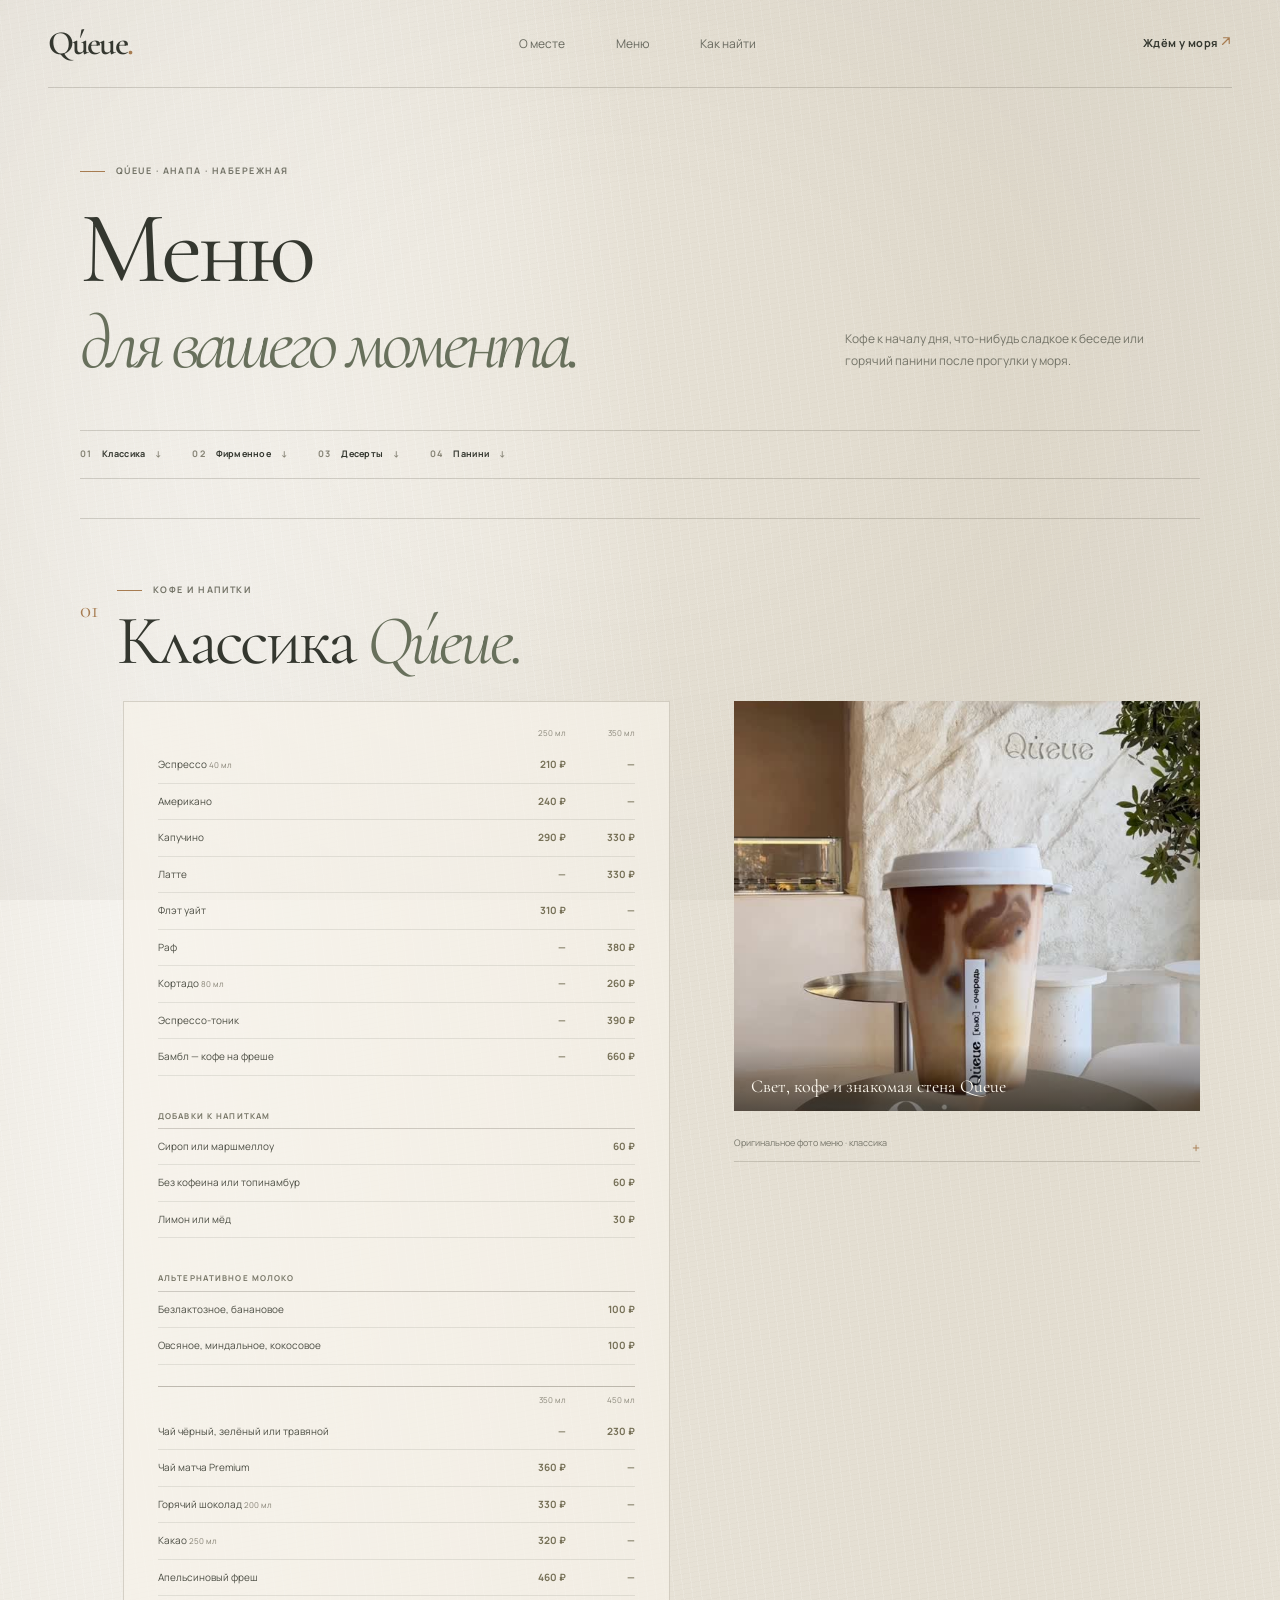
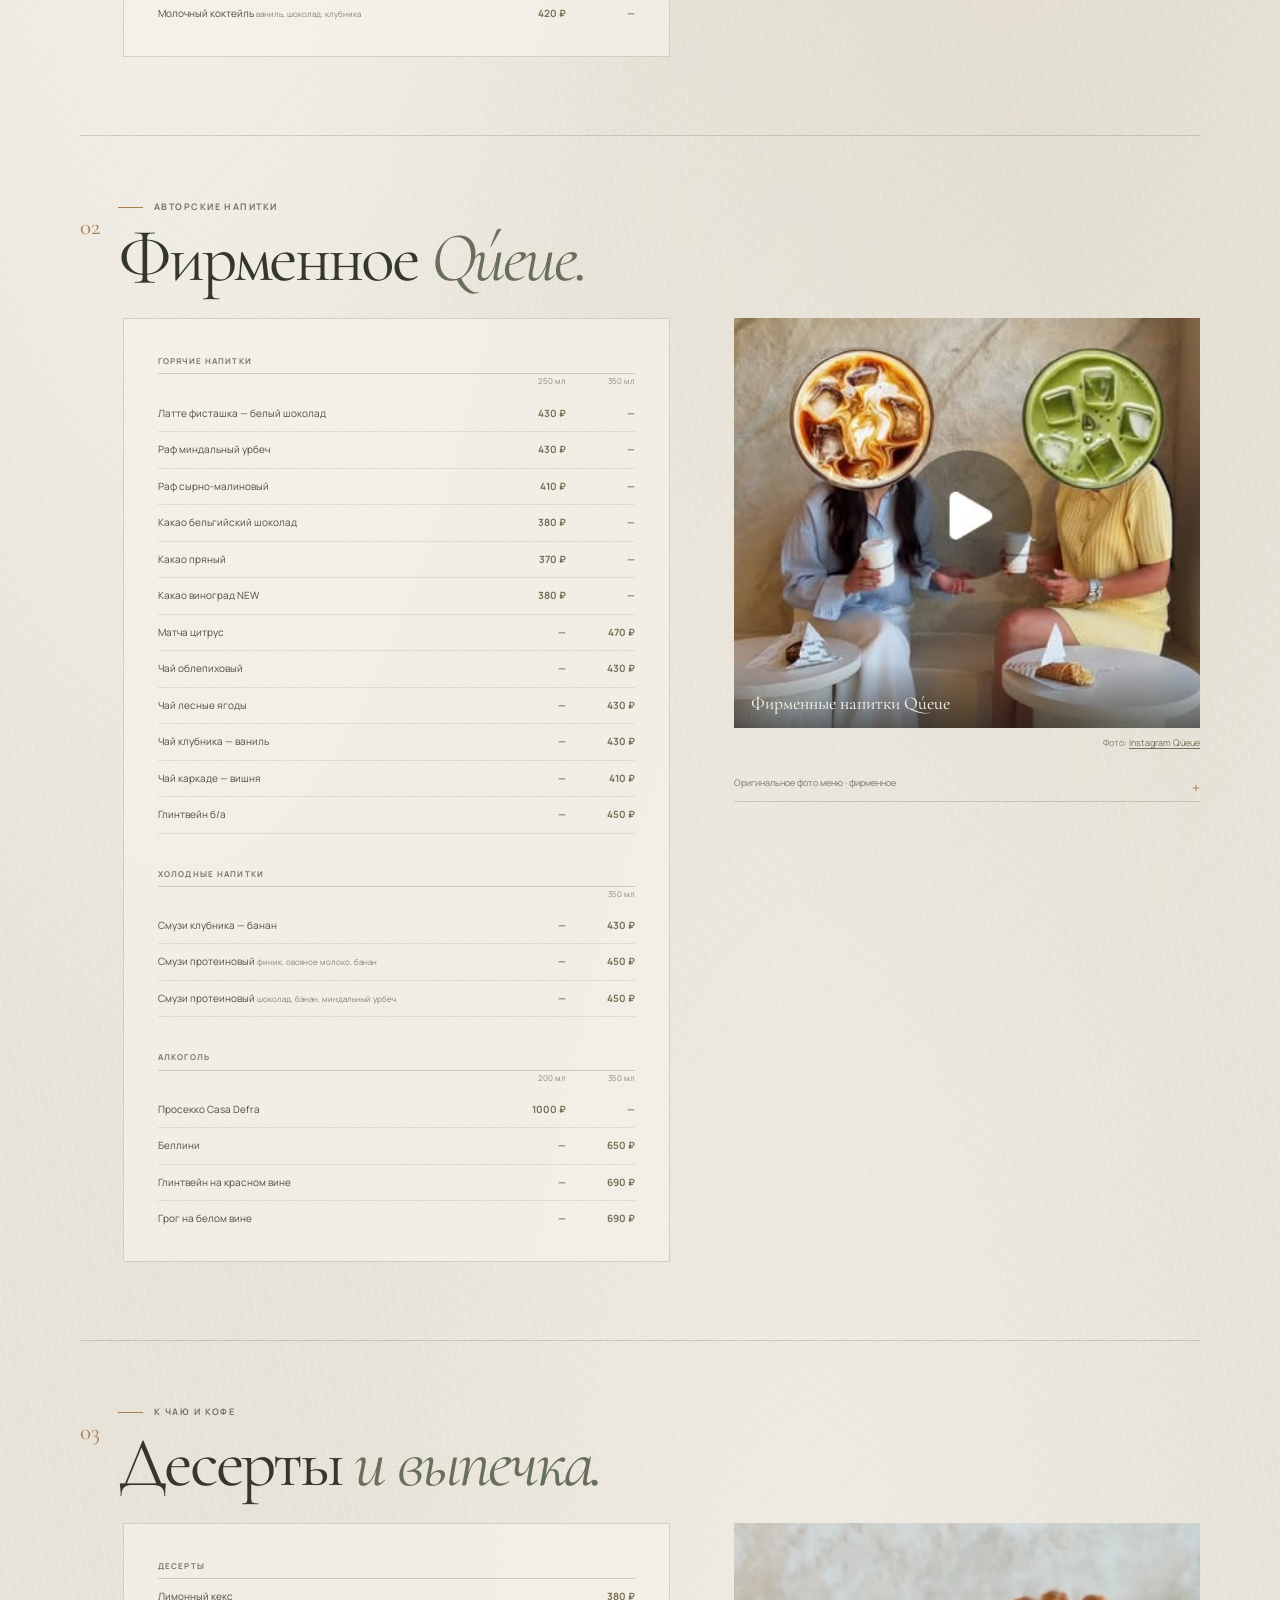
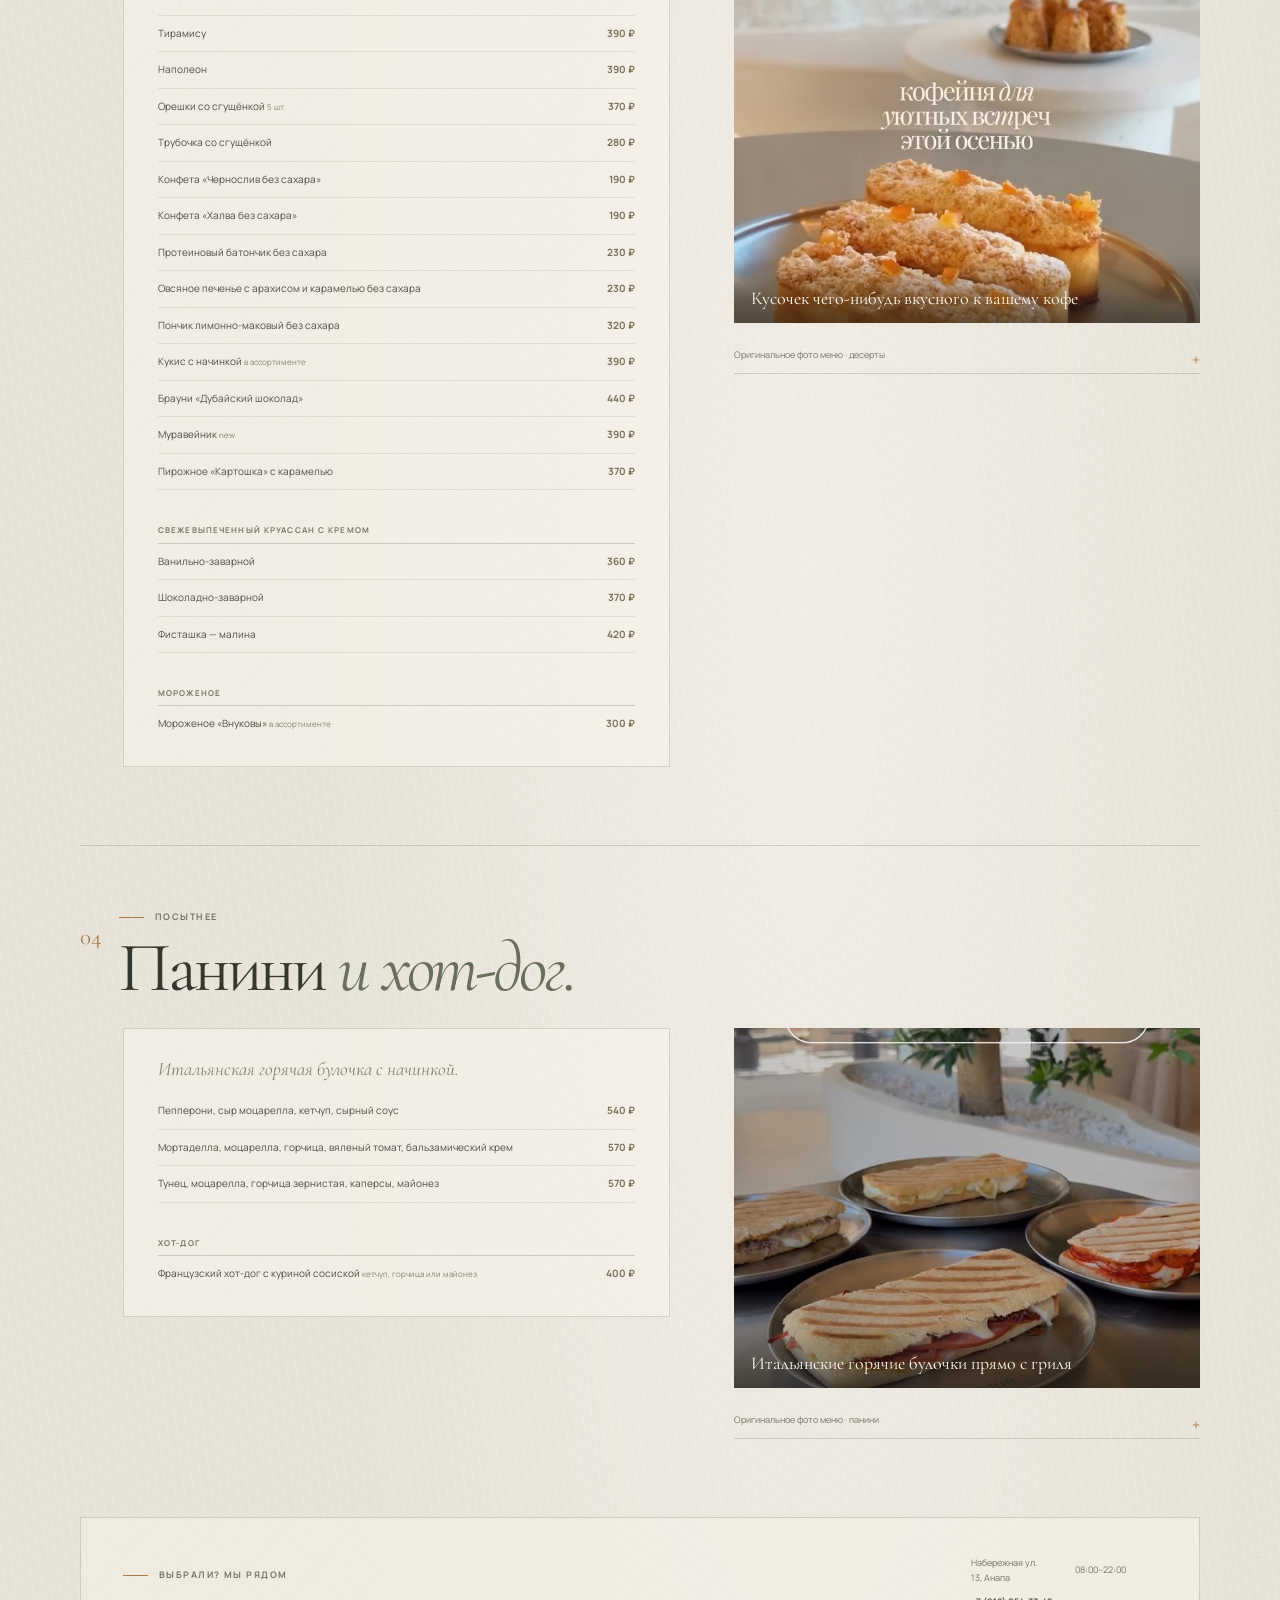
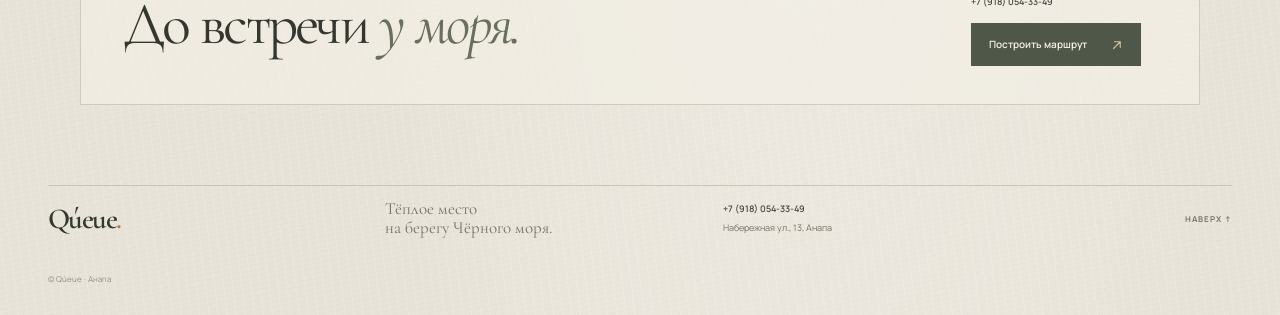
==== commit 7361c6fa: "Add signature drinks menu section Co-authored-by: Copilot <223556219+Copilot@users.noreply.github.co" ====
--- a/menu.html
+++ b/menu.html
@@ -4,20 +4,20 @@
     <meta charset="UTF-8">
     <meta name="viewport" content="width=device-width, initial-scale=1">
     <meta name="theme-color" content="#e9e4d8">
-    <meta name="description" content="Меню кофейни Qúeue в Анапе: кофе и напитки, десерты, круассаны, панини и хот-доги.">
+    <meta name="description" content="Меню кофейни Qúeue в Анапе: классические и фирменные напитки, десерты, выпечка, панини и хот-доги.">
     <link rel="canonical" href="https://nexus-lus.github.io/queue-cafe/menu.html">
     <meta property="og:type" content="website">
     <meta property="og:locale" content="ru_RU">
     <meta property="og:site_name" content="Qúeue">
     <meta property="og:title" content="Меню Qúeue — кофейня в Анапе">
-    <meta property="og:description" content="Кофе, напитки, десерты, круассаны и горячие панини.">
+    <meta property="og:description" content="Классические и фирменные напитки, десерты, выпечка и горячие панини.">
     <meta property="og:url" content="https://nexus-lus.github.io/queue-cafe/menu.html">
     <meta property="og:image" content="https://nexus-lus.github.io/queue-cafe/assets/menu-classics.jpg">
     <title>Меню — Qúeue, Анапа</title>
     <link rel="preconnect" href="https://fonts.googleapis.com">
     <link rel="preconnect" href="https://fonts.gstatic.com" crossorigin>
     <link href="https://fonts.googleapis.com/css2?family=Cormorant+Garamond:wght@400;500;600&family=Manrope:wght@400;500;600;700&display=swap" rel="stylesheet">
-    <link rel="stylesheet" href="styles.css?v=classic-sizes">
+    <link rel="stylesheet" href="styles.css?v=signature-menu">
     <script src="auth-config.js"></script>
     <script src="script.js" defer></script>
 </head>
@@ -41,8 +41,9 @@
             </div>
             <nav class="menu-jump" aria-label="Разделы меню">
                 <a href="#classic">01 <span>Классика</span> ↓</a>
-                <a href="#desserts">02 <span>Десерты</span> ↓</a>
-                <a href="#panini">03 <span>Панини</span> ↓</a>
+                <a href="#signature" data-edit-key="menu:text:firmennye-jump">02 <span>Фирменное</span> ↓</a>
+                <a href="#desserts">03 <span>Десерты</span> ↓</a>
+                <a href="#panini">04 <span>Панини</span> ↓</a>
             </nav>
         </section>
 
@@ -95,9 +96,126 @@
             </div>
         </section>
 
+        <section class="menu-category section-wrap" id="signature">
+            <div class="menu-category-heading">
+                <span class="category-number">02</span>
+                <div>
+                    <p class="eyebrow" data-edit-key="menu:text:firmennye-eyebrow"><span class="eyebrow-line"></span> АВТОРСКИЕ НАПИТКИ</p>
+                    <h2 data-edit-key="menu:text:firmennye-title">Фирменное <em>Qúeue.</em></h2>
+                </div>
+            </div>
+            <div class="menu-category-grid">
+                <div class="menu-list-card">
+                    <div class="menu-subheading menu-subheading-first" data-edit-key="menu:text:firmennye-hot-heading">Горячие напитки</div>
+                    <div class="menu-size-heading">
+                        <span></span>
+                        <span data-edit-key="menu:text:firmennye-hot-250">250 мл</span>
+                        <span data-edit-key="menu:text:firmennye-hot-350">350 мл</span>
+                    </div>
+                    <div class="menu-item menu-size-item">
+                        <span data-edit-key="menu:text:firmennye-latte-name">Латте фисташка — белый шоколад</span>
+                        <span class="menu-price menu-size-prices" data-edit-key="menu:text:firmennye-latte-price"><span class="menu-size-price">430 ₽</span><span class="menu-size-price">—</span></span>
+                    </div>
+                    <div class="menu-item menu-size-item">
+                        <span data-edit-key="menu:text:firmennye-almond-raf-name">Раф миндальный урбеч</span>
+                        <span class="menu-price menu-size-prices" data-edit-key="menu:text:firmennye-almond-raf-price"><span class="menu-size-price">430 ₽</span><span class="menu-size-price">—</span></span>
+                    </div>
+                    <div class="menu-item menu-size-item">
+                        <span data-edit-key="menu:text:firmennye-raspberry-raf-name">Раф сырно-малиновый</span>
+                        <span class="menu-price menu-size-prices" data-edit-key="menu:text:firmennye-raspberry-raf-price"><span class="menu-size-price">410 ₽</span><span class="menu-size-price">—</span></span>
+                    </div>
+                    <div class="menu-item menu-size-item">
+                        <span data-edit-key="menu:text:firmennye-belgian-cocoa-name">Какао бельгийский шоколад</span>
+                        <span class="menu-price menu-size-prices" data-edit-key="menu:text:firmennye-belgian-cocoa-price"><span class="menu-size-price">380 ₽</span><span class="menu-size-price">—</span></span>
+                    </div>
+                    <div class="menu-item menu-size-item">
+                        <span data-edit-key="menu:text:firmennye-spicy-cocoa-name">Какао пряный</span>
+                        <span class="menu-price menu-size-prices" data-edit-key="menu:text:firmennye-spicy-cocoa-price"><span class="menu-size-price">370 ₽</span><span class="menu-size-price">—</span></span>
+                    </div>
+                    <div class="menu-item menu-size-item">
+                        <span data-edit-key="menu:text:firmennye-grape-cocoa-name">Какао виноград NEW</span>
+                        <span class="menu-price menu-size-prices" data-edit-key="menu:text:firmennye-grape-cocoa-price"><span class="menu-size-price">380 ₽</span><span class="menu-size-price">—</span></span>
+                    </div>
+                    <div class="menu-item menu-size-item">
+                        <span data-edit-key="menu:text:firmennye-citrus-matcha-name">Матча цитрус</span>
+                        <span class="menu-price menu-size-prices" data-edit-key="menu:text:firmennye-citrus-matcha-price"><span class="menu-size-price">—</span><span class="menu-size-price">470 ₽</span></span>
+                    </div>
+                    <div class="menu-item menu-size-item">
+                        <span data-edit-key="menu:text:firmennye-sea-buckthorn-name">Чай облепиховый</span>
+                        <span class="menu-price menu-size-prices" data-edit-key="menu:text:firmennye-sea-buckthorn-price"><span class="menu-size-price">—</span><span class="menu-size-price">430 ₽</span></span>
+                    </div>
+                    <div class="menu-item menu-size-item">
+                        <span data-edit-key="menu:text:firmennye-forest-berries-name">Чай лесные ягоды</span>
+                        <span class="menu-price menu-size-prices" data-edit-key="menu:text:firmennye-forest-berries-price"><span class="menu-size-price">—</span><span class="menu-size-price">430 ₽</span></span>
+                    </div>
+                    <div class="menu-item menu-size-item">
+                        <span data-edit-key="menu:text:firmennye-strawberry-tea-name">Чай клубника — ваниль</span>
+                        <span class="menu-price menu-size-prices" data-edit-key="menu:text:firmennye-strawberry-tea-price"><span class="menu-size-price">—</span><span class="menu-size-price">430 ₽</span></span>
+                    </div>
+                    <div class="menu-item menu-size-item">
+                        <span data-edit-key="menu:text:firmennye-hibiscus-tea-name">Чай каркаде — вишня</span>
+                        <span class="menu-price menu-size-prices" data-edit-key="menu:text:firmennye-hibiscus-tea-price"><span class="menu-size-price">—</span><span class="menu-size-price">410 ₽</span></span>
+                    </div>
+                    <div class="menu-item menu-size-item">
+                        <span data-edit-key="menu:text:firmennye-mulled-juice-name">Глинтвейн б/а</span>
+                        <span class="menu-price menu-size-prices" data-edit-key="menu:text:firmennye-mulled-juice-price"><span class="menu-size-price">—</span><span class="menu-size-price">450 ₽</span></span>
+                    </div>
+
+                    <div class="menu-subheading" data-edit-key="menu:text:firmennye-cold-heading">Холодные напитки</div>
+                    <div class="menu-size-heading menu-size-heading-secondary">
+                        <span></span><span></span><span>350 мл</span>
+                    </div>
+                    <div class="menu-item menu-size-item">
+                        <span data-edit-key="menu:text:firmennye-strawberry-smoothie-name">Смузи клубника — банан</span>
+                        <span class="menu-price menu-size-prices" data-edit-key="menu:text:firmennye-strawberry-smoothie-price"><span class="menu-size-price">—</span><span class="menu-size-price">430 ₽</span></span>
+                    </div>
+                    <div class="menu-item menu-size-item">
+                        <span data-edit-key="menu:text:firmennye-date-smoothie-name">Смузи протеиновый <small>финик, овсяное молоко, банан</small></span>
+                        <span class="menu-price menu-size-prices" data-edit-key="menu:text:firmennye-date-smoothie-price"><span class="menu-size-price">—</span><span class="menu-size-price">450 ₽</span></span>
+                    </div>
+                    <div class="menu-item menu-size-item">
+                        <span data-edit-key="menu:text:firmennye-chocolate-smoothie-name">Смузи протеиновый <small>шоколад, банан, миндальный урбеч</small></span>
+                        <span class="menu-price menu-size-prices" data-edit-key="menu:text:firmennye-chocolate-smoothie-price"><span class="menu-size-price">—</span><span class="menu-size-price">450 ₽</span></span>
+                    </div>
+
+                    <div class="menu-subheading" data-edit-key="menu:text:firmennye-alcohol-heading">Алкоголь</div>
+                    <div class="menu-size-heading menu-size-heading-secondary">
+                        <span></span><span>200 мл</span><span>350 мл</span>
+                    </div>
+                    <div class="menu-item menu-size-item">
+                        <span data-edit-key="menu:text:firmennye-prosecco-name">Просекко Casa Defra</span>
+                        <span class="menu-price menu-size-prices" data-edit-key="menu:text:firmennye-prosecco-price"><span class="menu-size-price">1000 ₽</span><span class="menu-size-price">—</span></span>
+                    </div>
+                    <div class="menu-item menu-size-item">
+                        <span data-edit-key="menu:text:firmennye-bellini-name">Беллини</span>
+                        <span class="menu-price menu-size-prices" data-edit-key="menu:text:firmennye-bellini-price"><span class="menu-size-price">—</span><span class="menu-size-price">650 ₽</span></span>
+                    </div>
+                    <div class="menu-item menu-size-item">
+                        <span data-edit-key="menu:text:firmennye-red-mulled-name">Глинтвейн на красном вине</span>
+                        <span class="menu-price menu-size-prices" data-edit-key="menu:text:firmennye-red-mulled-price"><span class="menu-size-price">—</span><span class="menu-size-price">690 ₽</span></span>
+                    </div>
+                    <div class="menu-item menu-size-item">
+                        <span data-edit-key="menu:text:firmennye-white-grog-name">Грог на белом вине</span>
+                        <span class="menu-price menu-size-prices" data-edit-key="menu:text:firmennye-white-grog-price"><span class="menu-size-price">—</span><span class="menu-size-price">690 ₽</span></span>
+                    </div>
+                </div>
+                <div class="menu-image-column">
+                    <figure class="menu-photo menu-signature-photo">
+                        <img src="assets/signature-drinks-instagram.jpg" alt="Два фирменных напитка Qúeue из публикации «Two girls — two vibes»" loading="eager" decoding="async" fetchpriority="low" data-edit-key="menu:image:firmennye-photo">
+                        <figcaption data-edit-key="menu:text:firmennye-caption">Фирменные напитки Qúeue</figcaption>
+                    </figure>
+                    <p class="menu-photo-source">Фото: <a href="https://www.instagram.com/queueanapa/reel/DZ9sXYsSJ-6/" target="_blank" rel="noopener noreferrer">Instagram Qúeue</a></p>
+                    <details class="original-menu">
+                        <summary>Оригинальное фото меню · фирменное</summary>
+                        <img src="assets/menu-signature-original.jpeg" alt="Оригинальное фото раздела «Фирменное» с горячими, холодными напитками и алкоголем" loading="eager" decoding="async" fetchpriority="low" data-edit-key="menu:image:firmennye-original-menu">
+                    </details>
+                </div>
+            </div>
+        </section>
+
         <section class="menu-category section-wrap" id="desserts">
             <div class="menu-category-heading">
-                <span class="category-number">02</span>
+                <span class="category-number">03</span>
                 <div>
                     <p class="eyebrow"><span class="eyebrow-line"></span> К ЧАЮ И КОФЕ</p>
                     <h2>Десерты <em>и выпечка.</em></h2>
@@ -142,7 +260,7 @@
 
         <section class="menu-category section-wrap" id="panini">
             <div class="menu-category-heading">
-                <span class="category-number">03</span>
+                <span class="category-number">04</span>
                 <div>
                     <p class="eyebrow"><span class="eyebrow-line"></span> ПОСЫТНЕЕ</p>
                     <h2>Панини <em>и хот-дог.</em></h2>
--- a/styles.css
+++ b/styles.css
@@ -222,7 +222,11 @@
 .menu-coffee-photo img { height: 410px; object-position: center 43%; }
 .menu-dessert-photo img { height: 400px; object-position: center 55%; }
 .menu-panini-photo img { height: 360px; object-position: center; }
+.menu-signature-photo img { height: 410px; object-position: center 52%; }
 .menu-photo figcaption { position: absolute; right: 0; bottom: 0; left: 0; padding: 31px 17px 14px; background: linear-gradient(transparent, rgba(37,34,27,.64)); color: #fffaf0; font-family: var(--serif); font-size: 18px; line-height: 1.1; }
+.menu-photo-source { margin: -7px 0 0; color: #858174; font-size: 9px; text-align: right; }
+.menu-photo-source a { color: #777158; text-decoration: underline; text-underline-offset: 2px; }
+.menu-photo-source a:hover { color: #a77c51; }
 .original-menu { border-bottom: 1px solid var(--line); color: #77766a; font-size: 9px; }
 .original-menu summary { padding: 10px 0; cursor: pointer; list-style: none; }
 .original-menu summary::-webkit-details-marker { display: none; }
@@ -327,7 +331,7 @@
     .menu-hero-row { display: block; }
     .menu-hero h1 { font-size: 68px; }
     .menu-hero-row > p { margin: 21px 0 0; }
-    .menu-jump { display: grid; grid-template-columns: repeat(3, minmax(0, 1fr)); gap: 4px; margin-top: 30px; padding: 12px 0; }
+    .menu-jump { display: grid; grid-template-columns: repeat(4, minmax(0, 1fr)); gap: 4px; margin-top: 30px; padding: 12px 0; }
     .menu-jump a { justify-content: center; gap: 5px; font-size: 8px; white-space: nowrap; }
     .menu-jump a span { font-size: 9px; }
     .menu-category { padding: 42px 0 49px; }
@@ -340,7 +344,7 @@
     .menu-price { font-size: 10px; }
     .menu-image-column { order: -1; display: flex; gap: 10px; width: 100%; }
     .menu-photo img { max-height: 270px; }
-    .menu-coffee-photo img, .menu-dessert-photo img, .menu-panini-photo img { height: clamp(210px, 68vw, 270px); }
+    .menu-coffee-photo img, .menu-dessert-photo img, .menu-panini-photo img, .menu-signature-photo img { height: clamp(210px, 68vw, 270px); }
     .menu-photo figcaption { padding: 28px 14px 12px; font-size: 16px; }
     .original-menu { font-size: 10px; }
     .menu-visit { display: block; margin-bottom: 58px; padding: 27px 20px; }
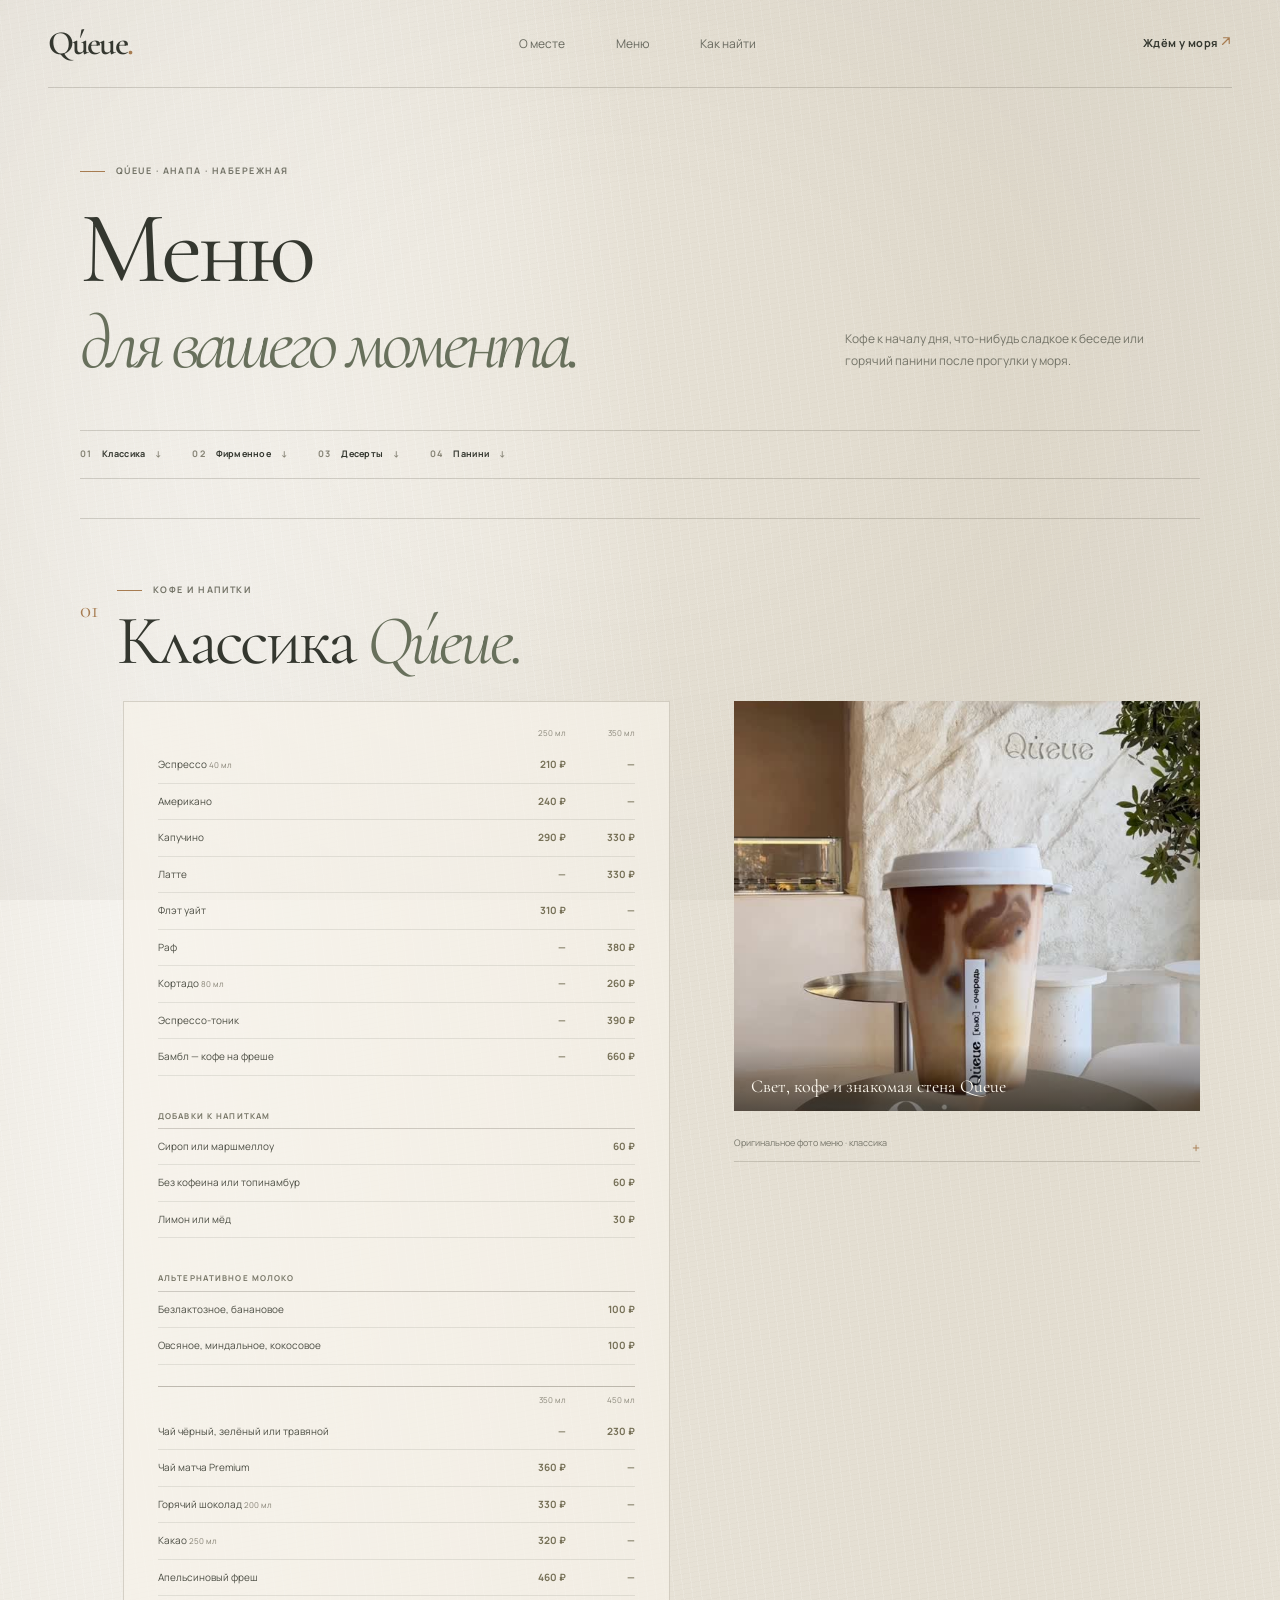
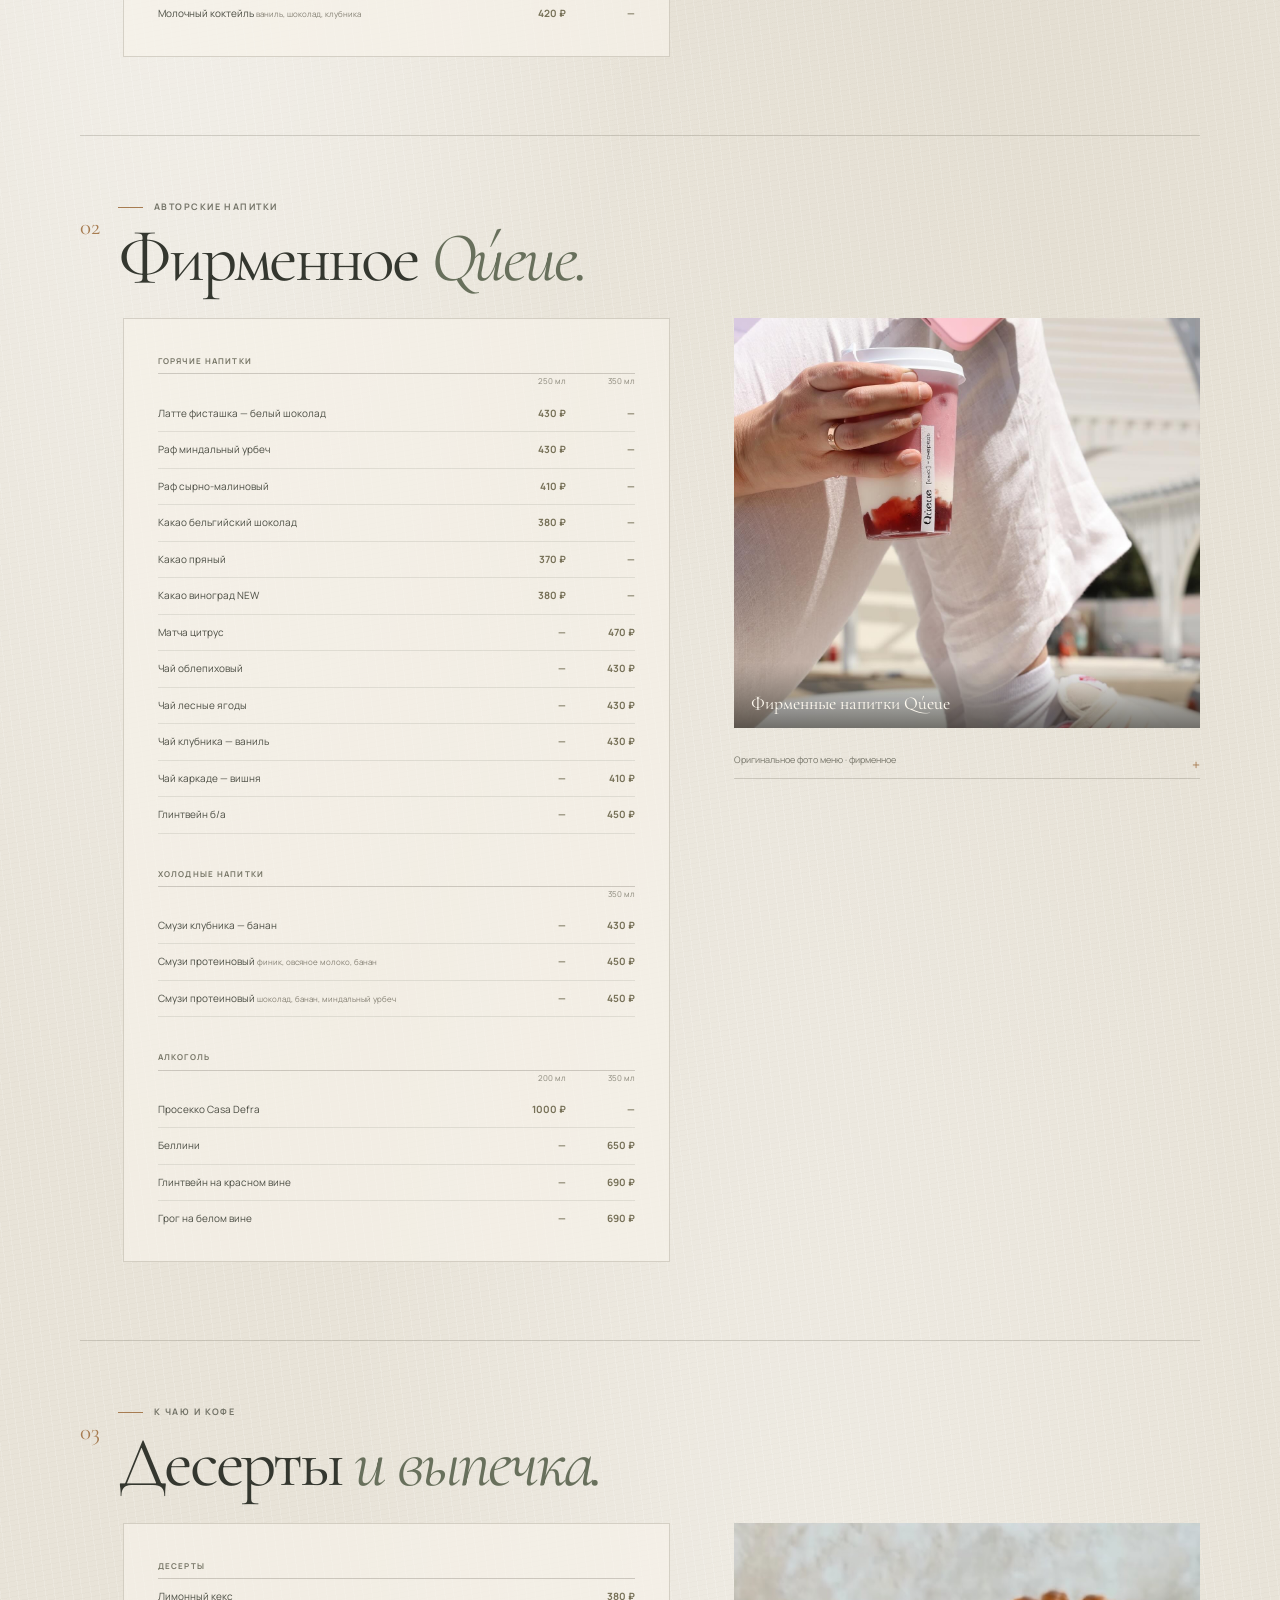
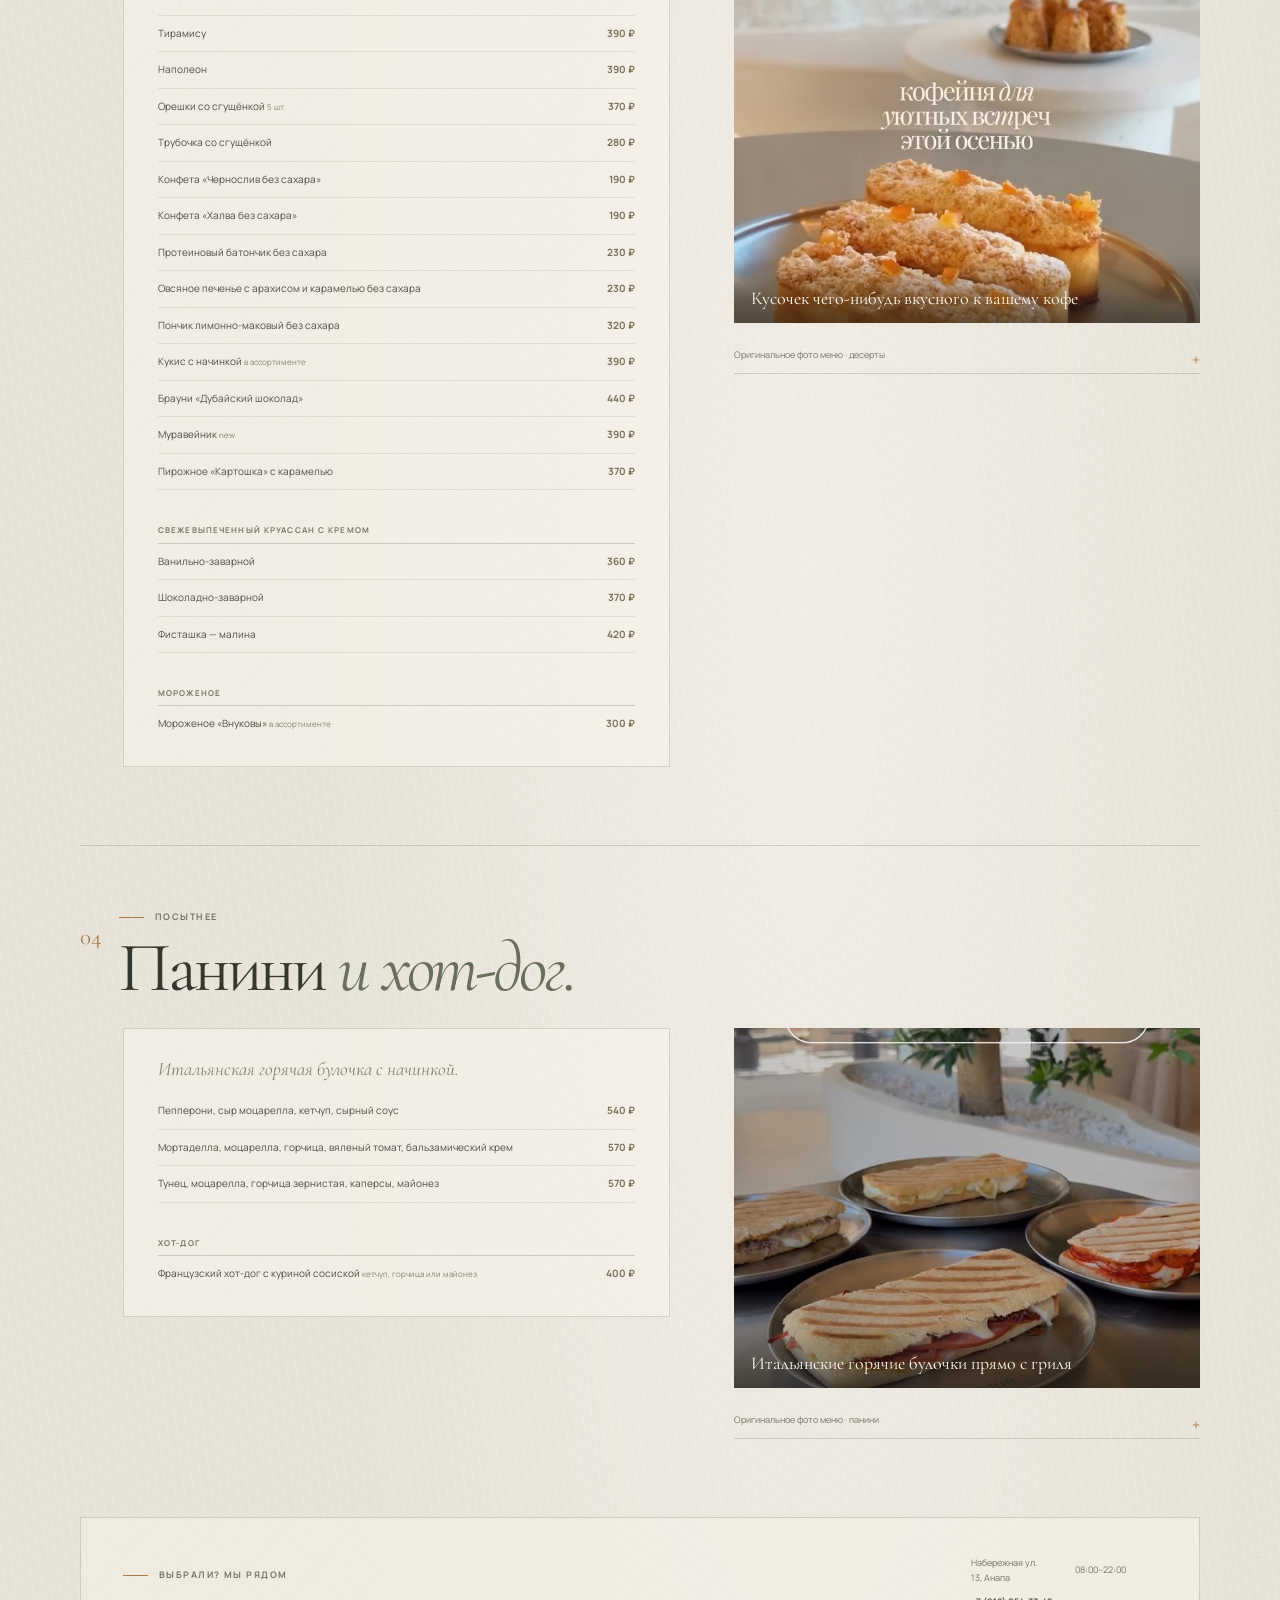
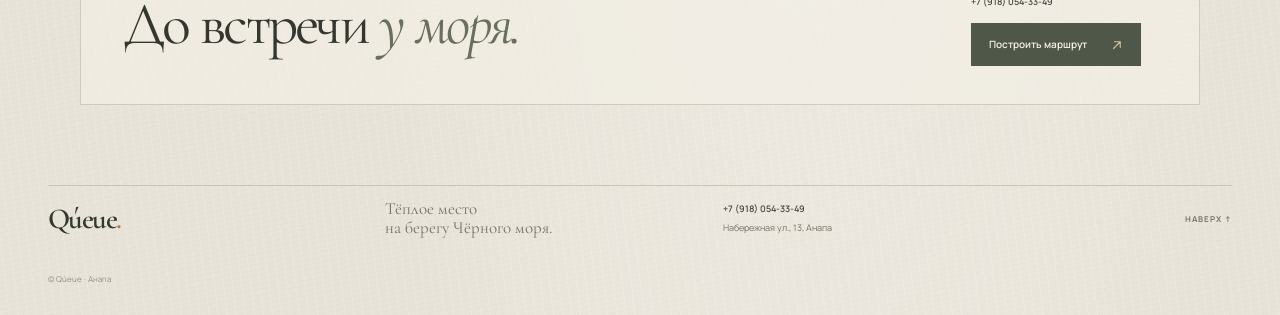
==== commit eff1b555: "Use requested signature menu photo Co-authored-by: Copilot <223556219+Copilot@users.noreply.github.c" ====
--- a/menu.html
+++ b/menu.html
@@ -201,10 +201,9 @@
                 </div>
                 <div class="menu-image-column">
                     <figure class="menu-photo menu-signature-photo">
-                        <img src="assets/signature-drinks-instagram.jpg" alt="Два фирменных напитка Qúeue из публикации «Two girls — two vibes»" loading="eager" decoding="async" fetchpriority="low" data-edit-key="menu:image:firmennye-photo">
+                        <img src="assets/signature-drinks-instagram.jpg" alt="Айс-матча с клубникой Qúeue" loading="eager" decoding="async" fetchpriority="low" data-edit-key="menu:image:firmennye-photo">
                         <figcaption data-edit-key="menu:text:firmennye-caption">Фирменные напитки Qúeue</figcaption>
                     </figure>
-                    <p class="menu-photo-source">Фото: <a href="https://www.instagram.com/queueanapa/reel/DZ9sXYsSJ-6/" target="_blank" rel="noopener noreferrer">Instagram Qúeue</a></p>
                     <details class="original-menu">
                         <summary>Оригинальное фото меню · фирменное</summary>
                         <img src="assets/menu-signature-original.jpeg" alt="Оригинальное фото раздела «Фирменное» с горячими, холодными напитками и алкоголем" loading="eager" decoding="async" fetchpriority="low" data-edit-key="menu:image:firmennye-original-menu">
--- a/styles.css
+++ b/styles.css
@@ -224,9 +224,6 @@
 .menu-panini-photo img { height: 360px; object-position: center; }
 .menu-signature-photo img { height: 410px; object-position: center 52%; }
 .menu-photo figcaption { position: absolute; right: 0; bottom: 0; left: 0; padding: 31px 17px 14px; background: linear-gradient(transparent, rgba(37,34,27,.64)); color: #fffaf0; font-family: var(--serif); font-size: 18px; line-height: 1.1; }
-.menu-photo-source { margin: -7px 0 0; color: #858174; font-size: 9px; text-align: right; }
-.menu-photo-source a { color: #777158; text-decoration: underline; text-underline-offset: 2px; }
-.menu-photo-source a:hover { color: #a77c51; }
 .original-menu { border-bottom: 1px solid var(--line); color: #77766a; font-size: 9px; }
 .original-menu summary { padding: 10px 0; cursor: pointer; list-style: none; }
 .original-menu summary::-webkit-details-marker { display: none; }
